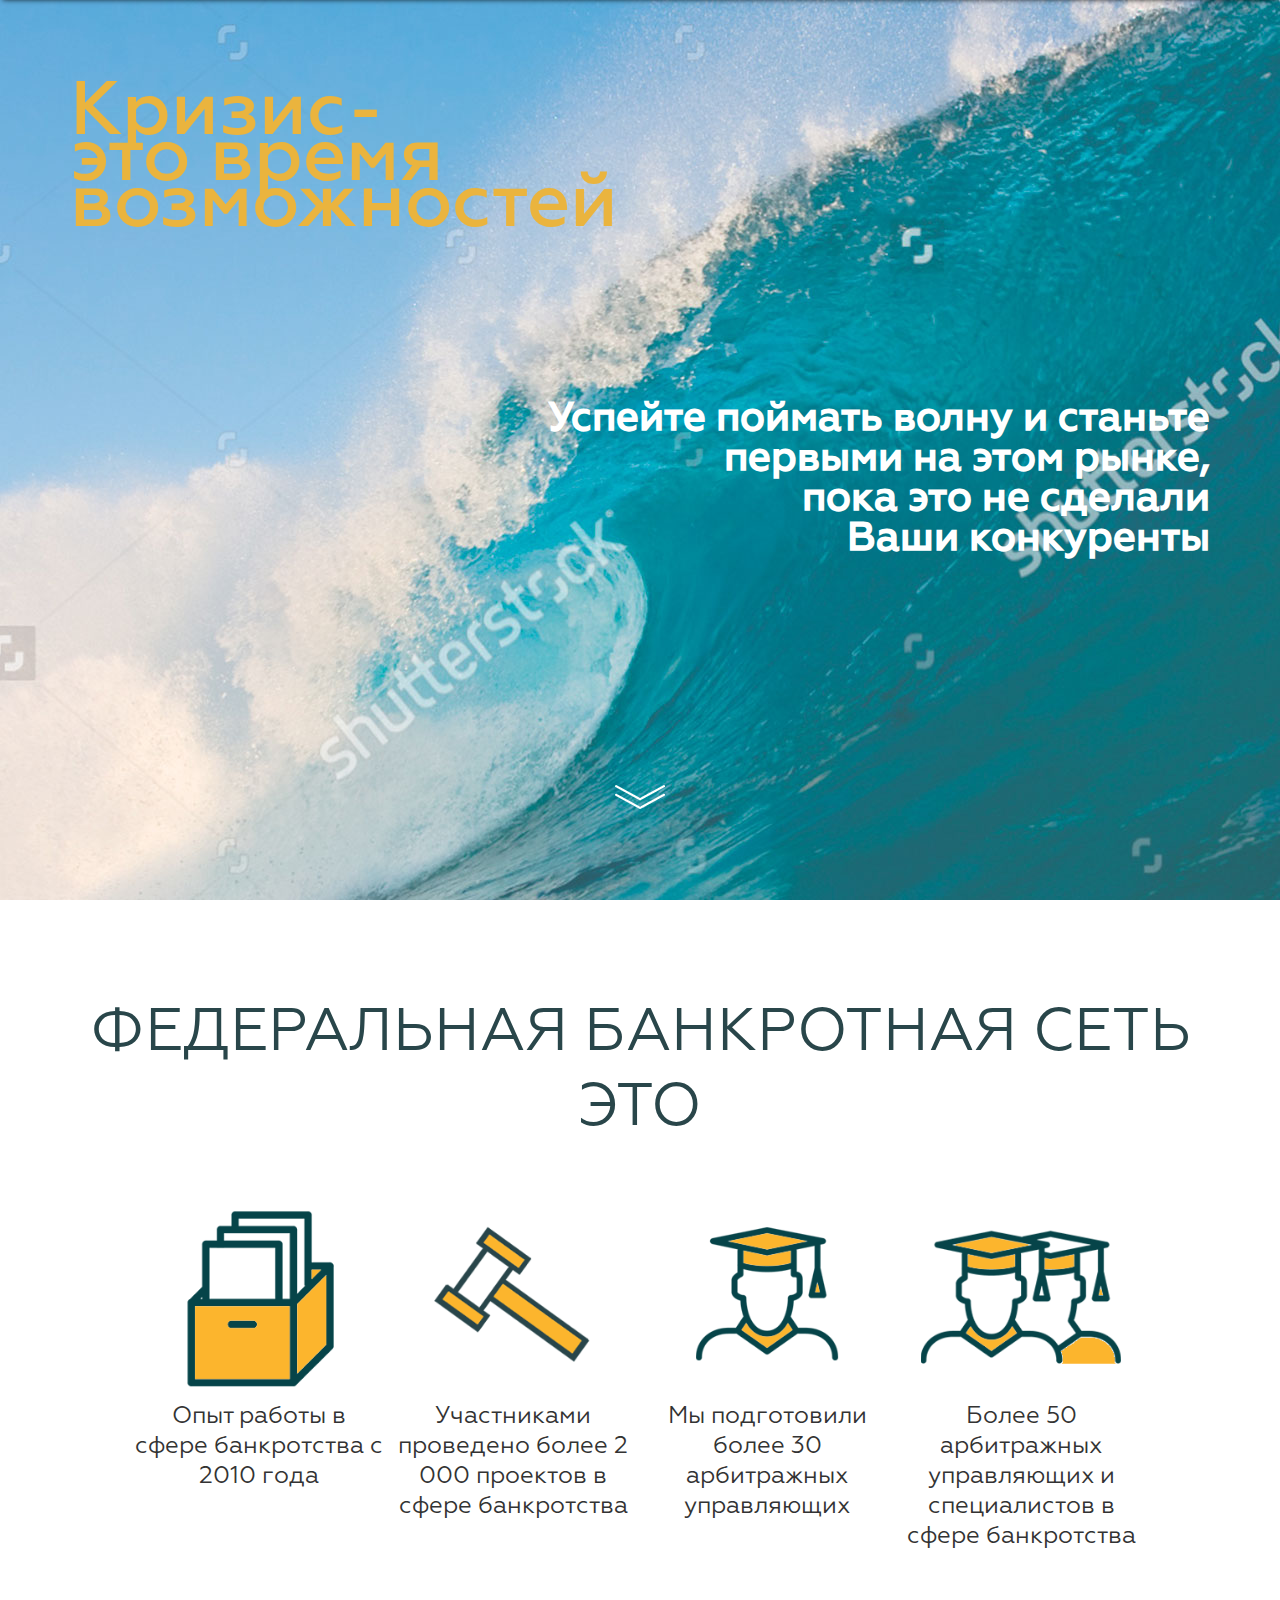
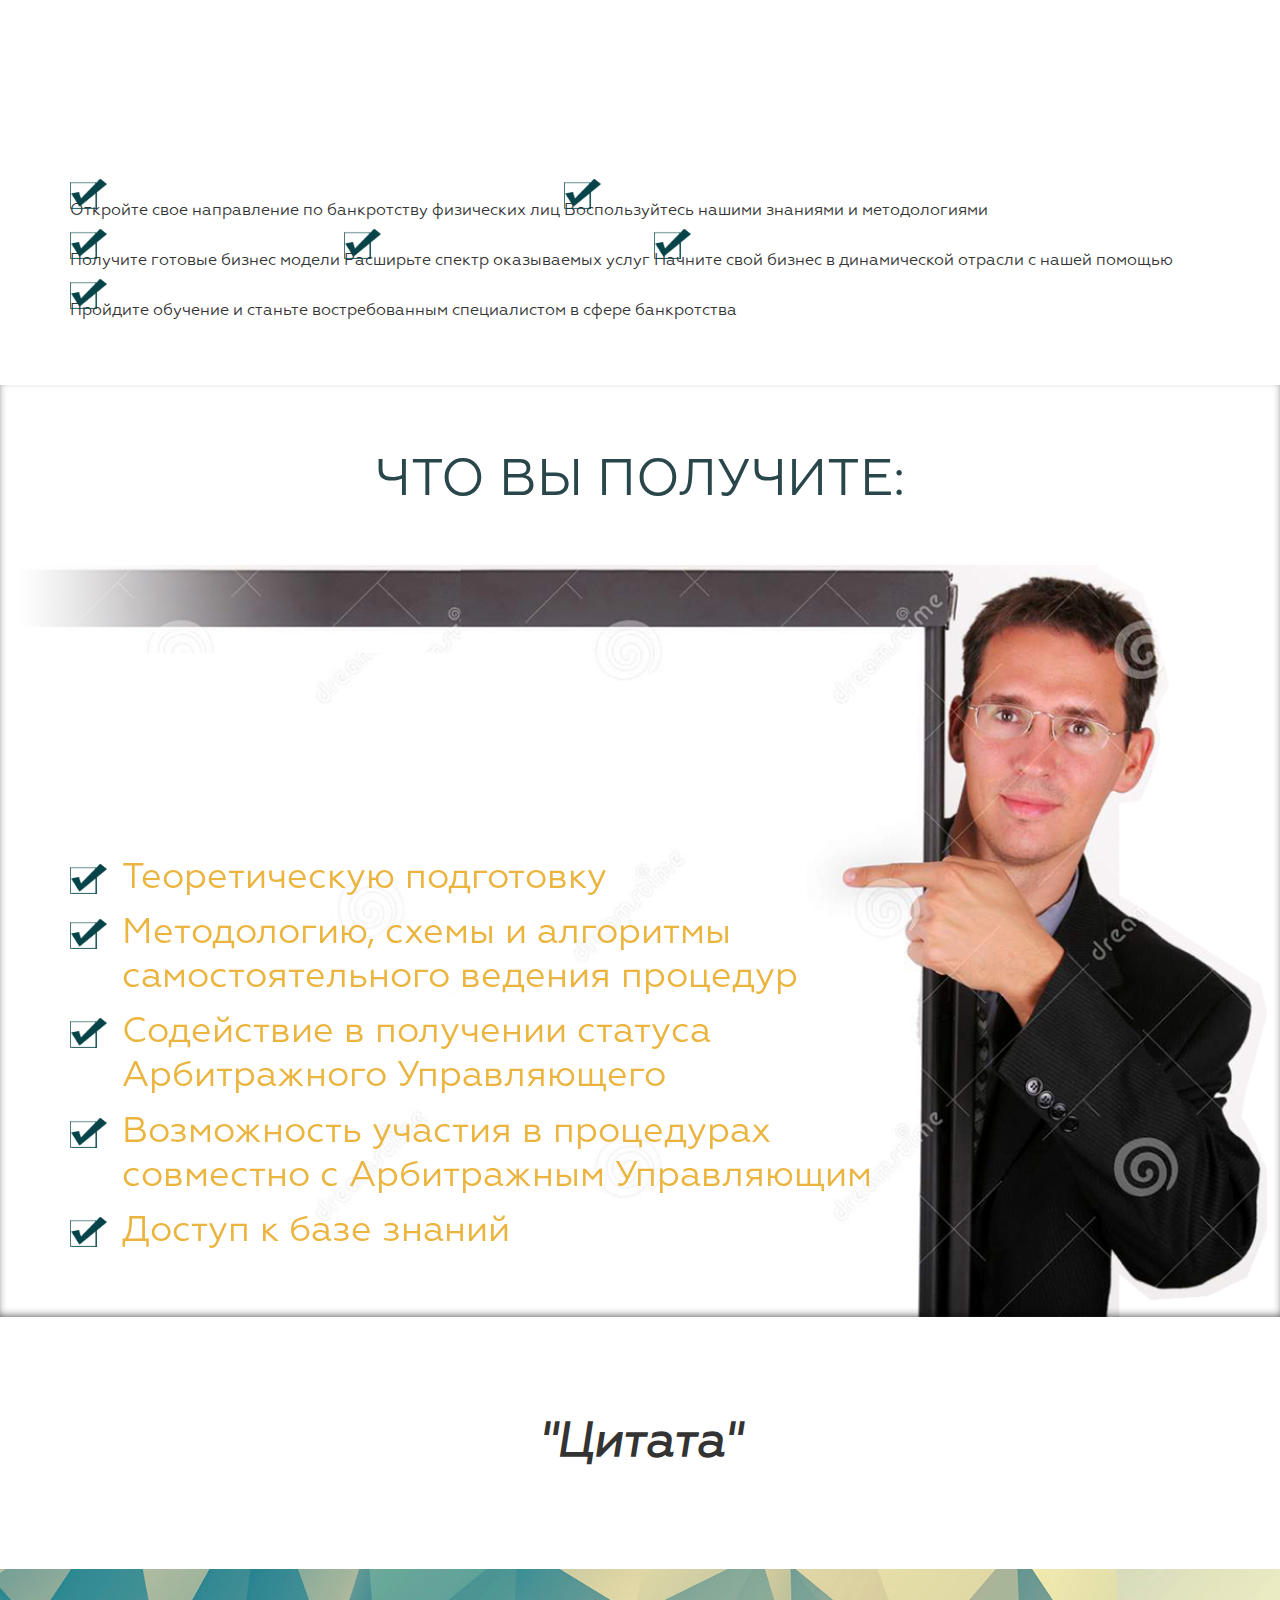
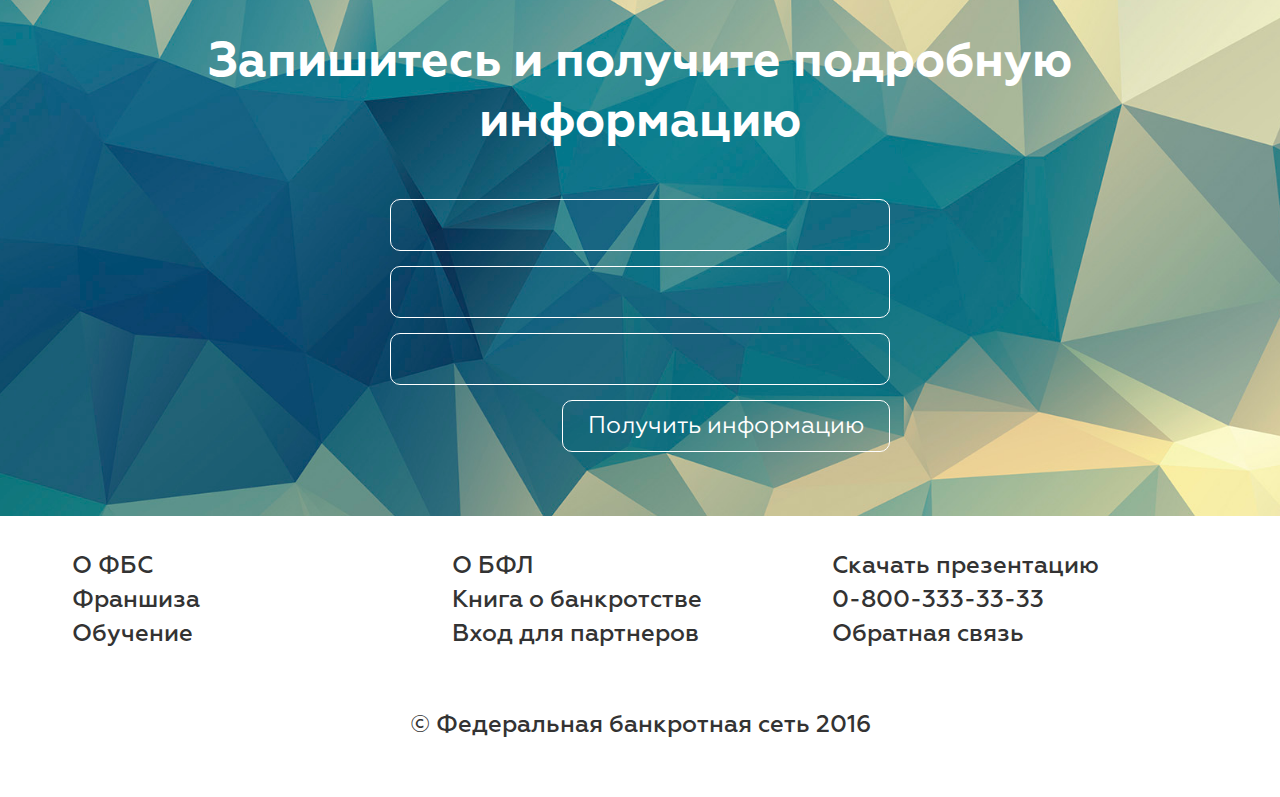
==== about-fbs.html @ 2632b897 "v 0.4" ====
<!DOCTYPE html>
<html lang="ru">
<head>
    <meta charset="UTF-8">
    <title>Федеральная банкротная сеть - с нами банкротство становится доступным для всех!</title>
    <meta name="viewport" content="width=device-width, initial-scale=1.0">
    <link rel="stylesheet" href="css/custom-styles.css"/>
</head>
<body>

<div class="header block-wrap">

    <div class="block-content">

        <a href="index.html" class="logo">ФБС</a>
        
        <nav>
            <ul>
                <li><a href="index.html">Главная</a></li>
                <li><a href="about-fbs.html">О ФБС</a></li>
                <li><a href="franchise.html">Франшиза</a></li>
                <li><a class="active" href="training.html">Обучение</a></li>
                <li><a href="contacts.html">Контакты</a></li>
            </ul>
        </nav>

        <div class="marker-menu"></div>

    </div>

</div>

<div class="block-top block-top-training">

    <div class="banner-top"></div>

    <div class="block-content">

        <h1 class="title">
            Кризис-<br>это время<br>возможностей
        </h1>

        <h2 class="text">
            Успейте поймать волну и станьте<br>первыми на этом рынке,<br>пока это не сделали<br>Ваши конкуренты
        </h2>

    </div>

    <div class="marker-scroll"></div>

</div>

<div class="for-scroll about-training block-wrap">

    <div class="block-content">

        <h3 class="title">
            ФЕДЕРАЛЬНАЯ БАНКРОТНАЯ СЕТЬ это
        </h3>

        <ul class="color-list">
            <li>
                <div class="icon icon-fbs"></div>
                <div class="text">
                    Опыт работы в
                    сфере банкротства
                    с 2010 года
                </div>
            </li>
            <li>
                <div class="icon icon-fbs"></div>
                <div class="text">
                    Участниками
                    проведено более
                    2 000 проектов
                    в сфере банкротства
                </div>
            </li>
            <li>
                <div class="icon icon-fbs"></div>
                <div class="text">
                    Мы подготовили
                    более 30
                    арбитражных
                    управляющих
                </div>
            </li>
            <li>
                <div class="icon icon-fbs"></div>
                <div class="text">
                    Более 50
                    арбитражных
                    управляющих и
                    специалистов в
                    сфере банкротства
                </div>
            </li>
        </ul>

    </div>

</div>

<div class="form-wrap get-program block-wrap" data-parallax="scroll" data-image-src="images/background-crisis.jpg">

    <div class="block-content">

        <h3 class="title">
            КРИЗИС - ЭТО ВРЕМЯ ВОЗМОЖНОСТЕЙ
        </h3>

        <ul>
            <li>
                <div class="icon-ok"></div>
                <div class="text">
                    Откройте свое направление по банкротству физических лиц
                </div>
            </li>
            <li>
                <div class="icon-ok"></div>
                <div class="text">
                    Воспользуйтесь нашими знаниями и методологиями
                </div>
            </li>
            <li>
                <div class="icon-ok"></div>
                <div class="text">
                    Получите готовые бизнес модели
                </div>
            </li>
            <li>
                <div class="icon-ok"></div>
                <div class="text">
                    Расширьте спектр оказываемых услуг
                </div>
            </li>
            <li>
                <div class="icon-ok"></div>
                <div class="text">
                    Начните свой бизнес в динамической отрасли с нашей помощью
                </div>
            </li>
            <li>
                <div class="icon-ok"></div>
                <div class="text">
                    Пройдите обучение и станьте востребованным специалистом в
                    сфере банкротства
                </div>
            </li>
        </ul>

    </div>

</div>

<div class="you-will-get block-wrap">

    <div class="block-content">

        <h3 class="title">
            ЧТО ВЫ ПОЛУЧИТЕ:
        </h3>

        <ul>
            <li>
                <div class="icon-ok"></div>
                <div class="text">
                    Теоретическую подготовку
                </div>
            </li>
            <li>
                <div class="icon-ok"></div>
                <div class="text">
                    Методологию, схемы и алгоритмы самостоятельного ведения процедур
                </div>
            </li>
            <li>
                <div class="icon-ok"></div>
                <div class="text">
                    Содействие в получении статуса Арбитражного Управляющего
                </div>
            </li>
            <li>
                <div class="icon-ok"></div>
                <div class="text">
                    Возможность участия в процедурах совместно с Арбитражным Управляющим
                </div>
            </li>
            <li>
                <div class="icon-ok"></div>
                <div class="text">
                    Доступ к базе знаний
                </div>
            </li>
        </ul>

        <div class="image-man-with-board"></div>

    </div>
    <div class="line-shadow"></div>

</div>

<div class="quote block-wrap">

    <div class="block-content">

        <h4 class="text">
            "Цитата"
        </h4>

    </div>

</div>

<div class="form-wrap get-detail block-wrap">

    <div class="block-content">

        <h3 class="title">
            Запишитесь и получите подробную информацию
        </h3>

        <form action="#">

            <label class="form-field-wrap"><input class="form-field" type="text" placeholder="Ваше имя" required/></label>

            <label class="form-field-wrap"><input class="form-field" type="text" placeholder="Ваш номер телефона" required/></label>

            <label class="form-field-wrap"><input class="form-field" type="text" placeholder="Ваш email" required/></label>

            <input class="form-submit" type="submit" value="Получить информацию"/>

        </form>

    </div>

</div>

<div class="footer block-wrap">

    <div class="block-content">

        <ul>
            <li><a href="about-fbs.html">О ФБС</a></li>
            <li><a href="franchise.html">Франшиза</a></li>
            <li><a href="training.html">Обучение</a></li>
        </ul>

        <ul>
            <li><a href="#">О БФЛ</a></li>
            <li><a href="#">Книга о банкротстве</a></li>
            <li><a href="#">Вход для партнеров</a></li>
        </ul>

        <ul>
            <li><a href="#">Скачать презентацию</a></li>
            <li class="phone-number">0-800-333-33-33</li>
            <li><a href="#">Обратная связь</a></li>
        </ul>

        <div class="copyrights">
            © Федеральная банкротная сеть 2016
        </div>

    </div>

</div>


<script src="js/jquery-2.1.4.min.js"></script>
<script src="js/parallax.min.js"></script>
<script src="js/custom-scripts.js"></script>
</body>
</html>
---- css/custom-styles.css ----
@font-face {font-family: "Geometria";src: url("../fonts/Geometria.otf");}
@font-face {font-family: "Geometria Bold";src: url("../fonts/Geometria-Bold.otf");}
@font-face {font-family: "Geometria Italic";src: url("../fonts/Geometria-Italic.otf");}
@font-face {font-family: "Geometria Medium";src: url("../fonts/Geometria-Medium.otf");}
@font-face {font-family: "Geometria Medium Italic";src: url("../fonts/Geometria-MediumItalic.otf");}
@font-face {font-family: "Geometria Light";src: url("../fonts/Geometria-Light.otf");}

* {
    margin: 0;
    padding: 0;
    font-size: 16px;
    -webkit-box-sizing: border-box;
    -moz-box-sizing: border-box;
    box-sizing: border-box;
    font-family: "Geometria", sans-serif;
    color: #333333;
}

a, a:hover, a:active {
    outline: none;
    border: none;
}
ul li {
     display: inline-block;
}
.block-content {
    width: 100%;
    max-width: 1140px;
    margin: 0 auto;
}
.title {
    font-size: 60px;
    color: #29464a;
    text-align: center;
    text-transform: uppercase;
    font-weight: 100;
}
html {
    width: 100%;
    height: 100%;
}
body {
    width: 100%;
    height: 100%;
    background: #ffffff;
}

.block-wrap {
    width: 100%;
    padding: 7.5% 0;
}

/*         header         */
.header {
    background: rgba(255, 255, 255, 0.9);
    height: 60px;
    position: fixed;
    top: -60px;
    left: 0;
    z-index: 1;
    -webkit-box-shadow: 0 3px 5px -3px rgba(0,0,0,0.75);
    -moz-box-shadow: 0 3px 5px -3px rgba(0,0,0,0.75);
    box-shadow: 0 3px 5px -3px rgba(0,0,0,0.75);
    padding: 0;
}
.logo {
    font-family: "Geometria Bold", sans-serif;
    font-size: 48px;
    color: #eab43e;
    line-height: 60px;
    text-decoration: none;
}
nav {
    float: right;
}
nav ul li {
    margin-right: 15px;
}
nav ul li:last-child {
    margin-right: 0;
}
nav ul li a {
    font-family: "Geometria Medium", sans-serif;
    font-size: 22px;
    color: #333333;
    line-height: 60px;
}
nav ul li .active {
    text-decoration: none;
}
nav ul li a:hover {
    text-decoration: none;
}
/*     the end of the header     */

/*       main page      */
.block-top {
    width: 100%;
    height: 100%;
    position: relative;
}
.banner-top {
    width: 100%;
    height: 100%;
    background: url('../images/top-banner.jpg') no-repeat center;
    background-size: cover;
}
.block-top .block-content {
    position: absolute;
    top: 10%;
    left: 0;
    right: 0;
    margin: auto;
}
.block-top .title {
    font-family: "Geometria Medium", sans-serif;
    font-size: 76px;
    color: #eab43e;
    line-height: 46px;
    text-align: left;
    text-transform: none;
}
.block-top .text {
    font-family: "Geometria Medium", sans-serif;
    font-size: 40px;
    color: #ffffff;
    line-height: 40px;
    text-align: right;
    margin-top: 15%;
}
.marker-scroll {
    position: absolute;
    bottom: 10%;
    left: 0;
    right: 0;
    margin: auto;
    width: 52px;
    height: 26px;
    background: url('../images/scroll.png') no-repeat;
    background-size: cover;
    cursor: pointer;
    -webkit-transition: 1s;
    -moz-transition: 1s;
    -ms-transition: 1s;
    -o-transition: 1s;
    transition: 1s;
}
.marker-scroll:hover {
    -webkit-transform: translateY(10px);
    -moz-transform: translateY(10px);
    -ms-transform: translateY(10px);
    -o-transform: translateY(10px);
    transform: translateY(10px);
}

.our-services {
    padding: 0;
    -webkit-box-shadow: inset 0 -4px 6px -3px rgba(0,0,0,0.75);
    -moz-box-shadow: inset 0 -4px 6px -3px rgba(0,0,0,0.75);
    box-shadow: inset 0 -4px 6px -3px rgba(0,0,0,0.75);
}
.our-services .block-content {
    position: relative;
}
.color-list {
    text-align: center;
    margin-top: 5%;
}
.color-list li {
    width: 250px;
    vertical-align: top;
}
.icon {
    width: 80%;
    height: 190px;
    margin: 0 auto 3%;
}
.color-list li:nth-child(1) .icon-needs {background: url('../images/sprite-color.png') no-repeat -0.25% center;background-size: cover;}
.color-list li:nth-child(2) .icon-needs {background: url('../images/sprite-color.png') no-repeat 8.25% center;background-size: cover;}
.color-list li:nth-child(3) .icon-needs {background: url('../images/sprite-color.png') no-repeat 17% center;background-size: cover;}
.color-list li:nth-child(4) .icon-needs {background: url('../images/sprite-color.png') no-repeat 26% center;background-size: cover;}
.color-list li .text {
    font-size: 24px;
}
.image-girl {
    width: 50%;
    padding-top: 65%;
    position: absolute;
    bottom: 0;
    left: -10%;
    background: url('../images/girl.png') no-repeat;
    background-size: cover;
    z-index: -1;
}
.services-accordion {
    margin-top: 15%;
    text-align: right;
    height: 600px;
}
.services-accordion li {
    position: relative;
    width: 75%;
    text-align: left;
    margin-bottom: 25px;
    z-index: 1;
}
.services-accordion li:nth-child(2) {width: 67.5%;}
.services-accordion li:nth-child(3) {width: 60%;}
.services-accordion .item-header .text {
    display: inline-block;
    font-size: 40px;
    color: #eab43e;
    line-height: 40px;
    cursor: pointer;
    width: 90%;
    vertical-align: top;
}
.services-accordion .item-header .marker-accordion {
    display: inline-block;
    width: 40px;
    height: 40px;
    vertical-align: top;
    cursor: pointer;
    margin-right: 10px;
    -webkit-transition: 0.6s;
    -moz-transition: 0.6s;
    -ms-transition: 0.6s;
    -o-transition: 0.6s;
    transition: 0.6s;
    background: url('../images/marker-accordion.png') no-repeat center;
    background-size: cover;
}
.active .marker-accordion {
    -webkit-transform: rotate(45deg);
    -moz-transform: rotate(45deg);
    -ms-transform: rotate(45deg);
    -o-transform: rotate(45deg);
    transform: rotate(45deg);
}
.services-accordion .item-content {
    display: none;
    padding-left: 6%;
    font-size: 22px;
    margin-top: 20px;
}

.for-whom ul {
    text-align: center;
    margin-top: 5%;
}
.for-whom ul li {
    width: 45%;
    margin: 5% 2% 0;
    vertical-align: top;
}
.for-whom ul li:nth-child(1), .for-whom ul li:nth-child(2) {
    margin-top: 0;
}
.icon-for-whom {
    width: 50%;
    height: 200px;
    margin: 0 auto;
}
.for-whom ul li:nth-child(1) .icon-for-whom {background: url('../images/sprite-black&white.png') no-repeat -0.7% center;background-size: cover;}
.for-whom ul li:nth-child(2) .icon-for-whom {background: url('../images/sprite-black&white.png') no-repeat 33.5% center;background-size: cover;}
.for-whom ul li:nth-child(3) .icon-for-whom {background: url('../images/sprite-black&white.png') no-repeat 8.75% center;background-size: cover;}
.for-whom ul li:nth-child(4) .icon-for-whom {background: url('../images/sprite-black&white.png') no-repeat 25.5% center;background-size: cover;}
.for-whom .text {
    width: 95%;
    font-size: 32px;
    line-height: 32px;
    margin: 2.5% auto 0;
}
.offer {
    background: #06406e;
}
.offer .text {
    color: #ffffff;
    font-size: 44px;
    line-height: 50px;
    text-align: center;
}

.selling-info {
    padding: 0;
}
.selling-info .block-content {
    position: relative;
    padding: 5% 0;
}
.selling-info .text, .selling-info .selected-text {
    font-size: 24px;
    width: 45%;
    position: relative;
    z-index: 1;
    line-height: 36px;
    text-align: justify;
    text-indent: 3%;
}
.selling-info .selected-text {
    font-family: "Geometria Medium Italic", sans-serif;
    margin-top: 10px;
}
.image-poor-man {
    position: absolute;
    bottom: 0;
    right: -20%;
    width: 70%;
    height: 100%;
    background: url('../images/poor-man.png');
    background-size: cover;
}

.form-wrap {
    padding: 5% 0;
}
.get-offer, .get-detail {
    background: url('../images/background-form.jpg') no-repeat center;
    background-size: cover;
}
.form-wrap .title {
    font-family: "Geometria Bold", sans-serif;
    font-size: 48px;
    color: #ffffff;
    text-align: center;
    text-transform: none;
}
.form-wrap form {
    width: 500px;
    margin: 4% auto 0;
    text-align: right;
}
.form-field-wrap {
    display: block;
    width: 100%;
    margin: 3% 0;
}
.form-field {
    width: 100%;
    font-size: 24px;
    padding: 2% 0 2% 5%;
    background: transparent;
    border: 1px solid #ffffff;
    -webkit-border-radius: 10px;
    -moz-border-radius: 10px;
    border-radius: 10px;
    color: #ffffff;
}
.form-field, .form-field:hover, .form-field:active, .form-field:focus {
    outline: none;
    -moz-box-shadow: none;
    -webkit-box-shadow: none;
    box-shadow: none;
}
.form-field::-webkit-input-placeholder {font-family: "Geometria Light", sans-serif;color: transparent;font-size: 24px;}
.form-field::-moz-placeholder {font-family: "Geometria Light", sans-serif;color: transparent;font-size: 24px;}
.form-field:-moz-placeholder {font-family: "Geometria Light", sans-serif;color: transparent;font-size: 24px;}
.form-field:-ms-input-placeholder {font-family: "Geometria Light", sans-serif;color: transparent;font-size: 24px;}
.form-field:hover::-webkit-input-placeholder {color: #ffffff;}
.form-field:hover::-moz-placeholder {color: #ffffff;}
.form-field:hover:-moz-placeholder {color: #ffffff;}
.form-field:hover:-ms-input-placeholder {color: #ffffff;}
.form-field:focus::-webkit-input-placeholder {color: transparent}
.form-field:focus::-moz-placeholder {color: transparent}
.form-field:focus:-moz-placeholder {color: transparent}
.form-field:focus:-ms-input-placeholder {color: transparent}
.form-submit {
    font-size: 24px;
    padding: 2% 5%;
    background: transparent;
    border: 1px solid #ffffff;
    -webkit-border-radius: 10px;
    -moz-border-radius: 10px;
    border-radius: 10px;
    color: #ffffff;
    cursor: pointer;
}
.form-submit:hover {
    color: #333333;
    background: rgba(255, 255, 255, 0.5);
}
.form-submit:active {
    color: #333333;
    background: rgba(255, 255, 255, 0.75);
    outline: none;
}
/*     the end of the main page    */

/*    contacts page    */
.contacts ul li {
    display: block;
    margin-top: 5%;
}
.icon-contacts {
    display: inline-block;
    width: 100px;
    height: 100px;
    vertical-align: middle;
    background: url('../images/sprite-black&white.png') no-repeat 60.75% center;
    background-size: cover;
    margin-right: 1%;
}
.contacts ul li:nth-child(2) .icon-contacts {background: url('../images/sprite-black&white.png') no-repeat 93.65% center; background-size: cover;}
.contacts ul li:nth-child(3) .icon-contacts {background: url('../images/sprite-black&white.png') no-repeat 101.25% center; background-size: cover;}
.contacts .text {
    display: inline-block;
    font-size: 36px;
    line-height: 36px;
    vertical-align: middle;
}
/*  the end of the contacts page   */

/*    about-fbs page    */
.color-list li:nth-child(1) .icon-fbs {background: url('../images/sprite-color.png') no-repeat 35.4% center;background-size: cover;}
.color-list li:nth-child(2) .icon-fbs {background: url('../images/sprite-color.png') no-repeat 44.25% center;background-size: cover;}
.color-list li:nth-child(3) .icon-fbs {background: url('../images/sprite-color.png') no-repeat 17% center;background-size: cover;}
.color-list li:nth-child(4) .icon-fbs {background: url('../images/sprite-color.png') no-repeat 63.1% center;background-size: cover;}
/*  the end of the about-fbs page   */

/*    training page    */
.block-top-training .title {
    width: 80%;
}
.icon-training {
    width: 80%;
    height: 190px;
    margin: 0 auto 3%;
}
.color-list li:nth-child(1) .icon-training {background: url('../images/sprite-color.png') no-repeat 73.25% center;background-size: cover;}
.color-list li:nth-child(2) .icon-training {background: url('../images/sprite-color.png') no-repeat 82.5% center;background-size: cover;}
.color-list li:nth-child(3) .icon-training {background: url('../images/sprite-color.png') no-repeat 53.15% center;background-size: cover;}
.color-list li:nth-child(4) .icon-training {background: url('../images/sprite-color.png') no-repeat 99.55% center;background-size: cover;}
.you-will-get {
    padding: 0;
    -webkit-box-shadow: inset 0 -3px 10px -3px rgba(0,0,0,0.75);
    -moz-box-shadow: inset 0 -3px 10px -3px rgba(0,0,0,0.75);
    box-shadow: inset 0 -3px 10px -3px rgba(0,0,0,0.75);
}
.you-will-get .block-content {
    position: relative;
    padding: 5% 0;
}
.image-man-with-board {
    position: absolute;
    left: -5%;
    bottom: 0;
    background: url('../images/man-with-board.png') no-repeat center;
    background-size: cover;
    width: 110%;
    padding-top: 66%;
    z-index: -1;
}
.you-will-get .title, .you-will-get ul {
    position: relative;
    z-index: 1;
}
.you-will-get .title {
    font-size: 52px;
}
.you-will-get ul {
    margin-top: 30%;
}
.you-will-get ul li {
    display: block;
    margin-top: 1%;
}
.icon-ok {
    position: relative;
    display: inline-block;
    width: 37px;
    padding-top: 30px;
    vertical-align: top;
    background: url('../images/marker-ok.png') no-repeat center;
    background-size: cover;
    bottom: -8px;
    margin-right: 1%;
}
.you-will-get .text {
    display: inline-block;
    font-size: 36px;
    line-height: 44px;
    vertical-align: top;
    color: #eab43e;
    width: 70%;
}
.quote .text {
    font-family: "Geometria Italic", sans-serif;
    font-size: 48px;
    text-align: center;
}
/*  the end of the training page   */

/*    franchise page    */

/*  the end of the franchise page   */

/*    footer    */
.footer {
    padding: 2.5% 0 0;
    text-align: center;
}
.footer ul {
    display: inline-block;
    width: 33%;
    vertical-align: top;
    text-align: left;
}
.footer ul li {
    margin: 1% 0;
}
.footer ul li, .footer ul li a {
    display: block;
    font-family: "Geometria Medium", sans-serif;
    font-size: 24px;
    text-decoration: none;
}
.footer ul li a:hover {
    text-decoration: underline;
}
.copyrights {
    width: 100%;
    font-family: "Geometria Medium", sans-serif;
    font-size: 24px;
    text-align: center;
    padding: 5% 0;
}
/*    the end of the footer    */
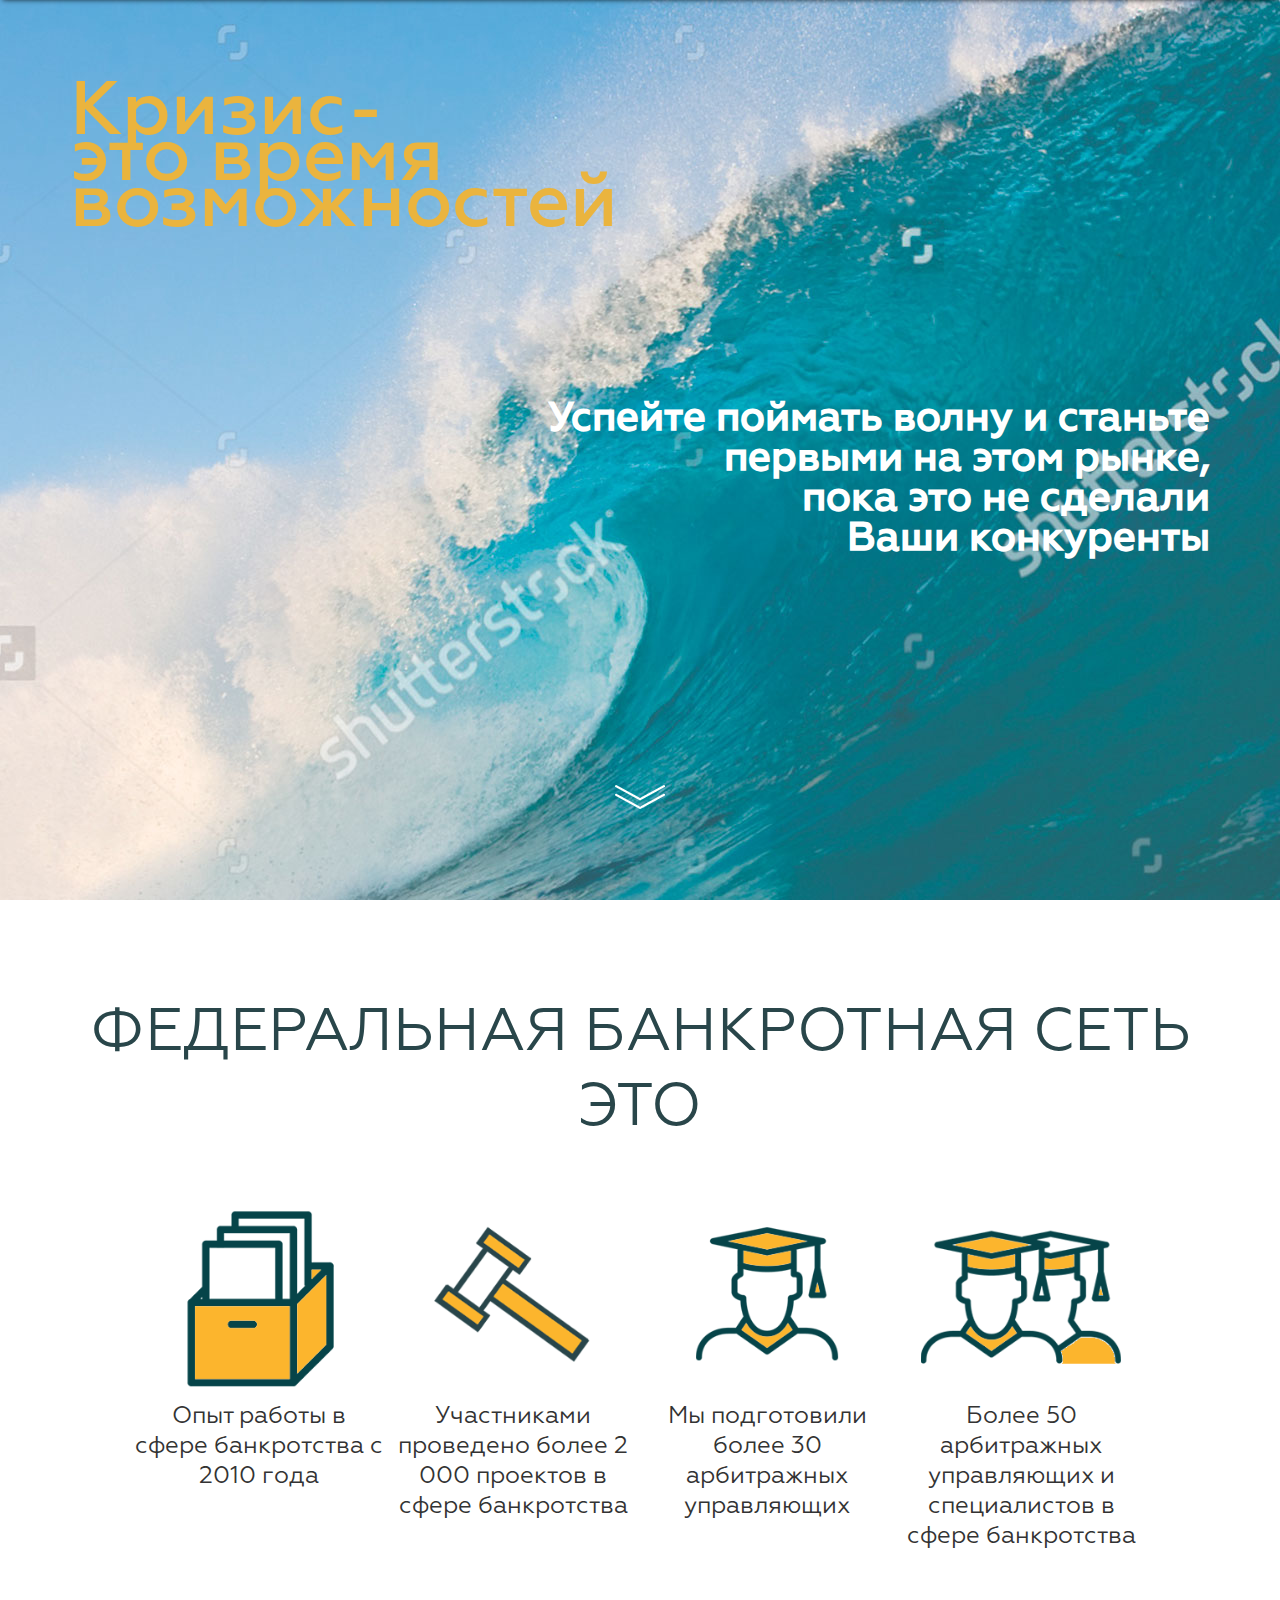
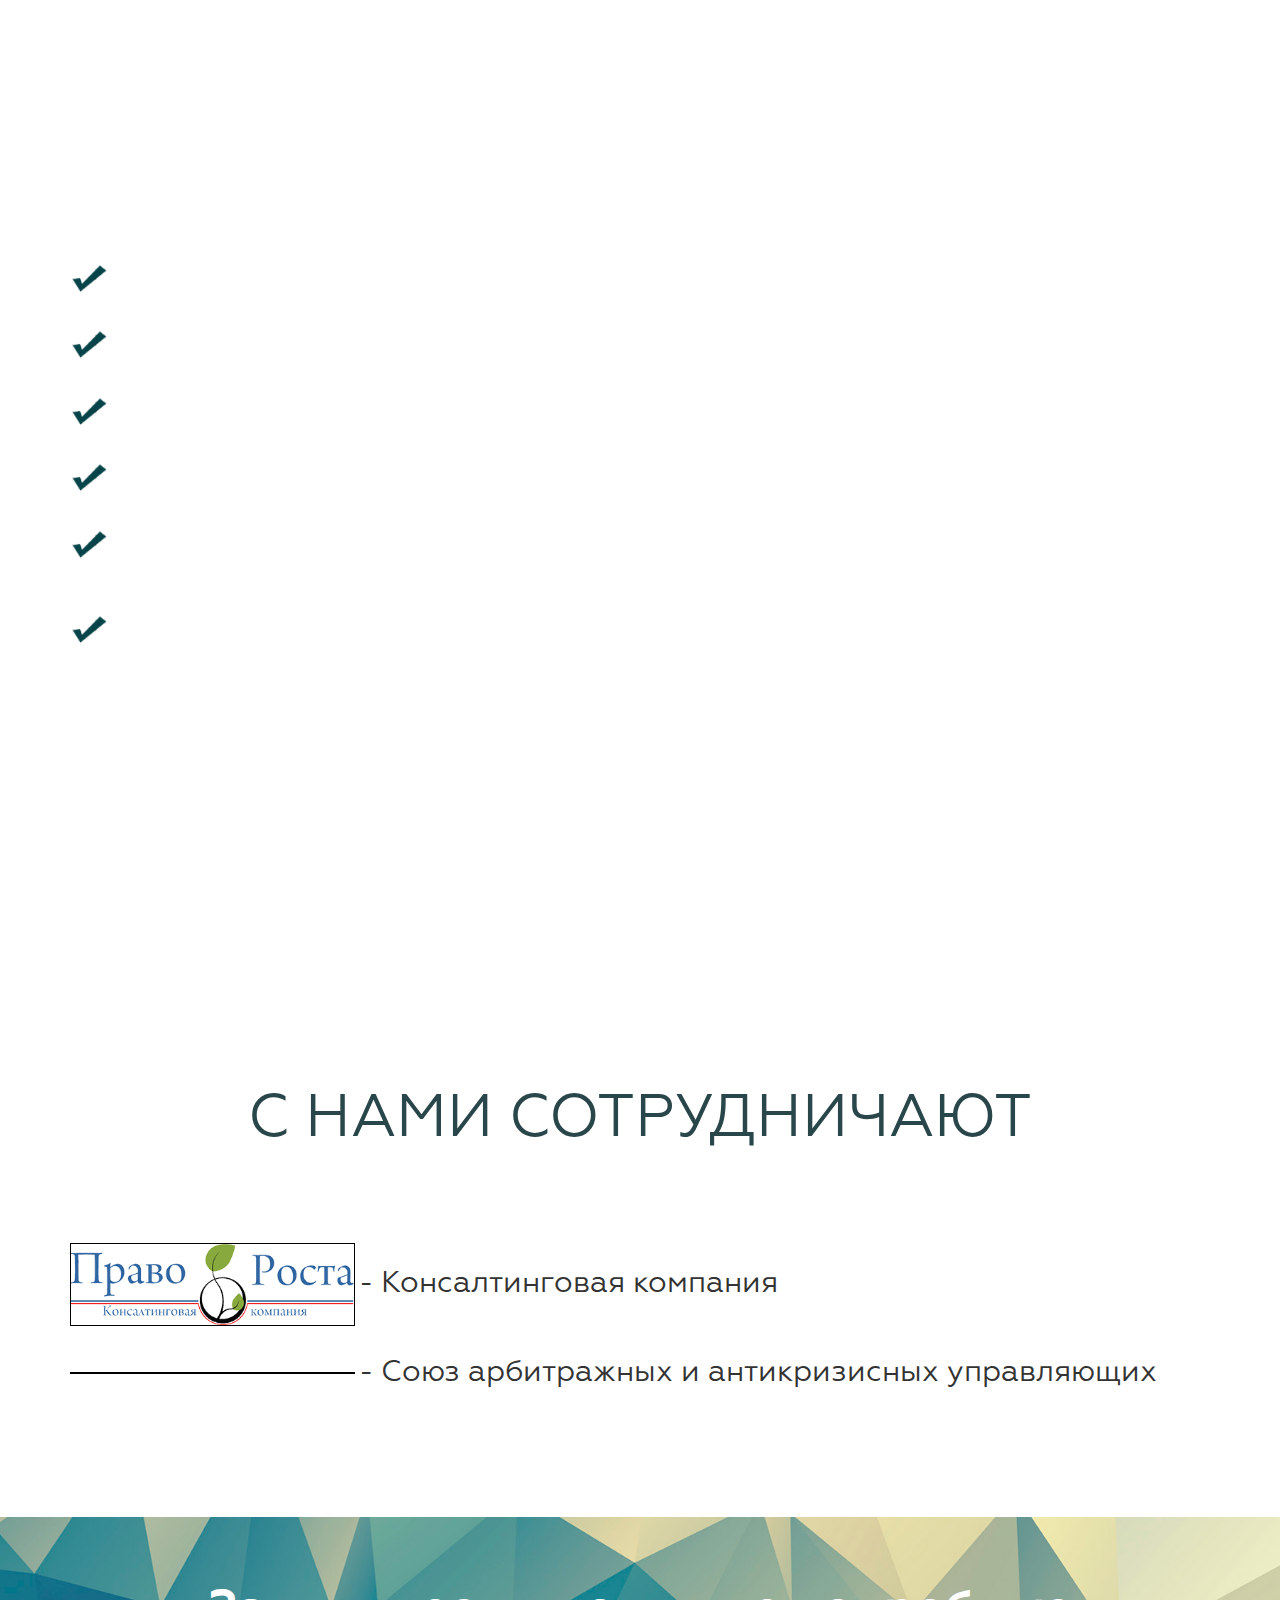
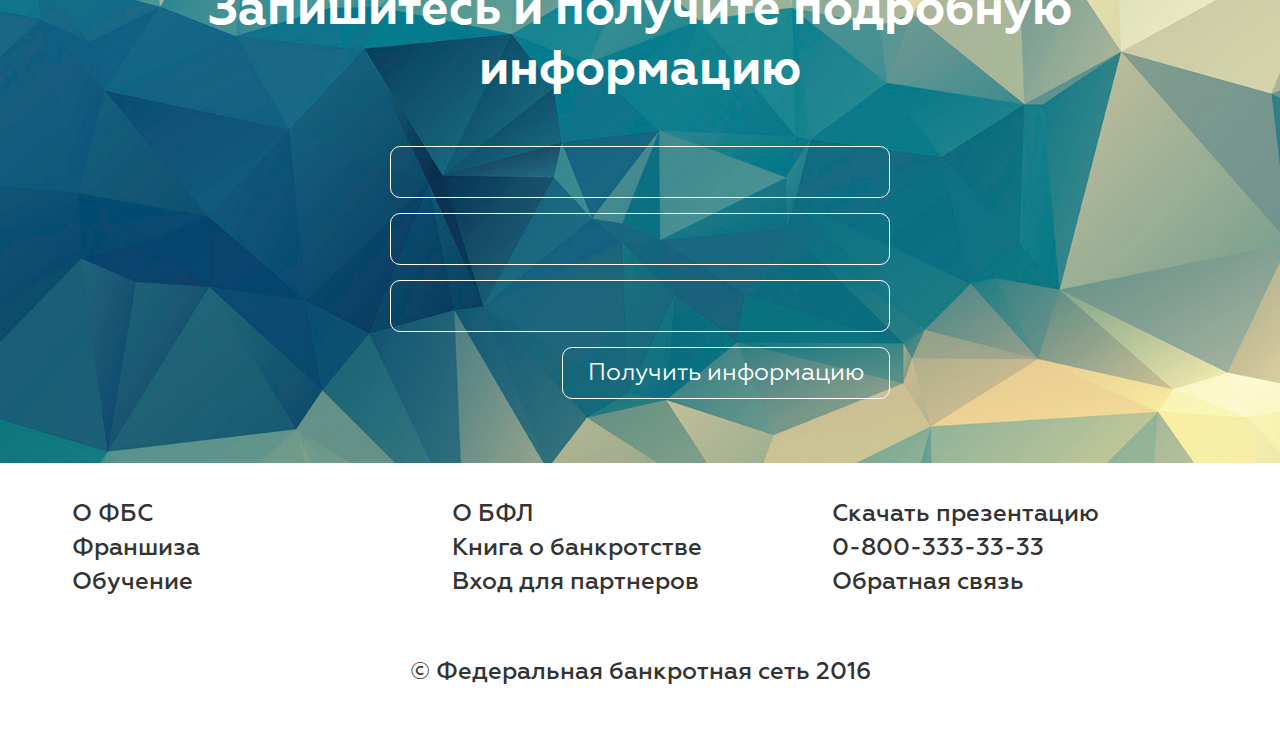
==== commit b165a49e: "v 0.5" ====
--- a/about-fbs.html
+++ b/about-fbs.html
@@ -50,7 +50,7 @@
 
 </div>
 
-<div class="for-scroll about-training block-wrap">
+<div class="for-scroll about-fps block-wrap">
 
     <div class="block-content">
 
@@ -101,7 +101,7 @@
 
 </div>
 
-<div class="form-wrap get-program block-wrap" data-parallax="scroll" data-image-src="images/background-crisis.jpg">
+<div class="crisis block-wrap" data-parallax="scroll" data-image-src="images/background-crisis.jpg">
 
     <div class="block-content">
 
@@ -149,65 +149,39 @@
             </li>
         </ul>
 
-    </div>
-
-</div>
-
-<div class="you-will-get block-wrap">
-
-    <div class="block-content">
-
-        <h3 class="title">
-            ЧТО ВЫ ПОЛУЧИТЕ:
-        </h3>
-
-        <ul>
-            <li>
-                <div class="icon-ok"></div>
-                <div class="text">
-                    Теоретическую подготовку
-                </div>
-            </li>
-            <li>
-                <div class="icon-ok"></div>
-                <div class="text">
-                    Методологию, схемы и алгоритмы самостоятельного ведения процедур
-                </div>
-            </li>
-            <li>
-                <div class="icon-ok"></div>
-                <div class="text">
-                    Содействие в получении статуса Арбитражного Управляющего
-                </div>
-            </li>
-            <li>
-                <div class="icon-ok"></div>
-                <div class="text">
-                    Возможность участия в процедурах совместно с Арбитражным Управляющим
-                </div>
-            </li>
-            <li>
-                <div class="icon-ok"></div>
-                <div class="text">
-                    Доступ к базе знаний
-                </div>
-            </li>
-        </ul>
-
-        <div class="image-man-with-board"></div>
-
-    </div>
-    <div class="line-shadow"></div>
-
-</div>
-
-<div class="quote block-wrap">
-
-    <div class="block-content">
-
-        <h4 class="text">
-            "Цитата"
-        </h4>
+        <div class="text">
+            “Мы достигли значительных успехов
+            и видим перспективы развития в новых условиях,
+            которые предоставляет рынок банкротства”
+        </div>
+
+    </div>
+
+</div>
+
+<div class="partners block-wrap">
+
+    <div class="block-content">
+
+        <h3 class="title">
+            С НАМИ СОТРУДНИЧАЮТ
+        </h3>
+
+        <ul>
+            <li>
+                <div class="logo-partner logo-pr"></div>
+                <div class="text">
+                    -    Консалтинговая компания
+                </div>
+            </li>
+            <li>
+                <div class="logo-partner logo-sa"></div>
+                <div class="text">
+                    -    Союз арбитражных и антикризисных управляющих
+                </div>
+            </li>
+
+        </ul>
 
     </div>
 
--- a/css/custom-styles.css
+++ b/css/custom-styles.css
@@ -415,6 +415,67 @@
 .color-list li:nth-child(2) .icon-fbs {background: url('../images/sprite-color.png') no-repeat 44.25% center;background-size: cover;}
 .color-list li:nth-child(3) .icon-fbs {background: url('../images/sprite-color.png') no-repeat 17% center;background-size: cover;}
 .color-list li:nth-child(4) .icon-fbs {background: url('../images/sprite-color.png') no-repeat 63.1% center;background-size: cover;}
+.crisis .title {
+    font-family: "Geometria Medium", sans-serif;
+    font-size: 48px;
+    color: #ffffff;
+    text-align: center;
+}
+.crisis ul {
+    margin-top: 5%;
+}
+.crisis .icon-ok {
+    background: url('../images/sprite-ok.png') no-repeat right center;
+    background-size: cover;
+    vertical-align: middle;
+    bottom: 0;
+}
+.crisis ul li {
+    width: 100%;
+    margin-bottom: 2.5%;
+}
+.crisis ul li .text {
+    display: inline-block;
+    width: 95%;
+    font-size: 30px;
+    color: #ffffff;
+    vertical-align: middle;
+}
+.crisis .block-content>.text {
+    font-family: "Geometria Medium Italic", sans-serif;
+    font-size: 44px;
+    color: #ffffff;
+    text-align: center;
+    margin-top: 2.5%;
+}
+.partners ul {
+    margin-top: 7.5%;
+    width: 100%;
+}
+.partners ul li {
+    width: 100%;
+    margin-bottom: 2.5%;
+}
+.partners .text {
+    display: inline-block;
+    vertical-align: middle;
+    font-size: 30px;
+}
+.partners .logo-partner {
+    display: inline-block;
+    vertical-align: middle;
+    width: 25%;
+    border: 1px solid black;
+}
+.partners .logo-pr {
+    padding-top: 7.125%;
+    background: url('../images/logo-pr.png') no-repeat right center;
+    background-size: cover;
+}
+.partners .logo-sa {
+    background: url('../images/logo-sa.png') no-repeat right center;
+    background-size: cover;
+}
 /*  the end of the about-fbs page   */
 
 /*    training page    */
@@ -470,7 +531,7 @@
     width: 37px;
     padding-top: 30px;
     vertical-align: top;
-    background: url('../images/marker-ok.png') no-repeat center;
+    background: url('../images/sprite-ok.png') no-repeat left center;
     background-size: cover;
     bottom: -8px;
     margin-right: 1%;
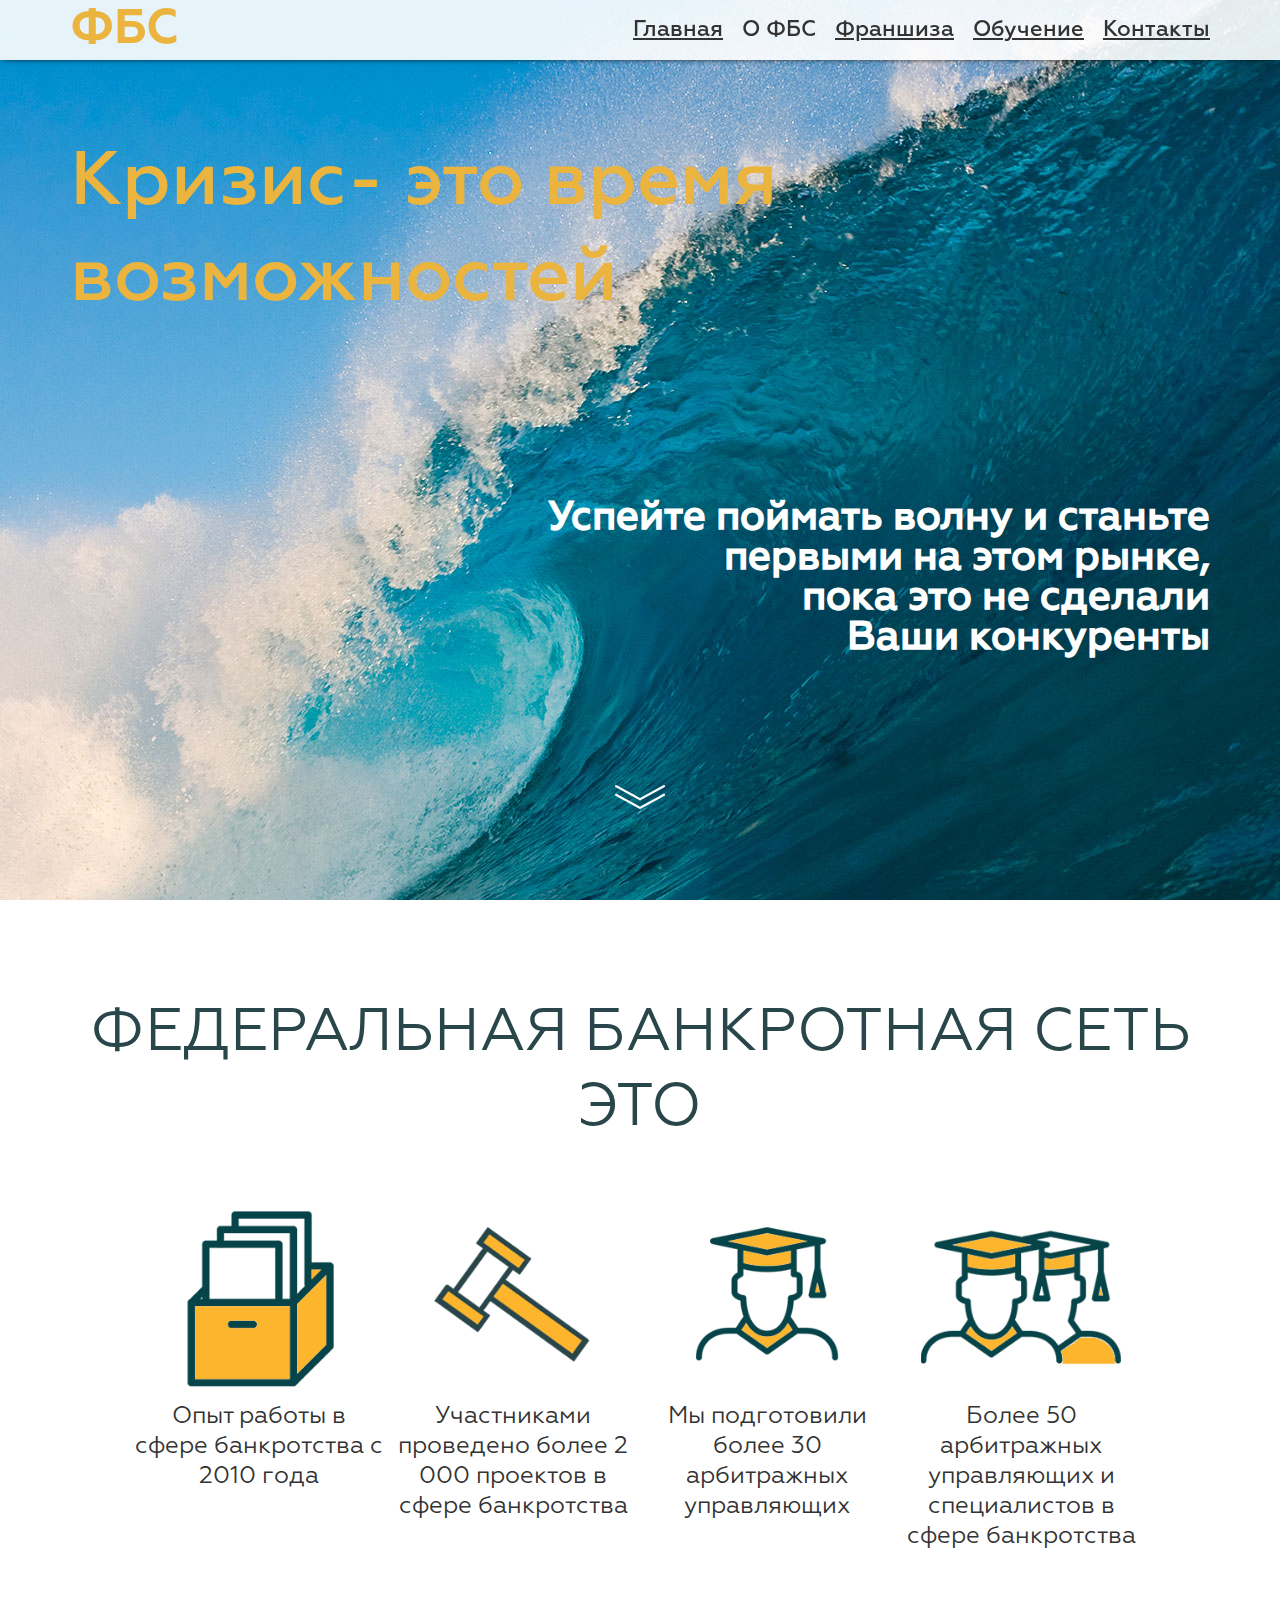
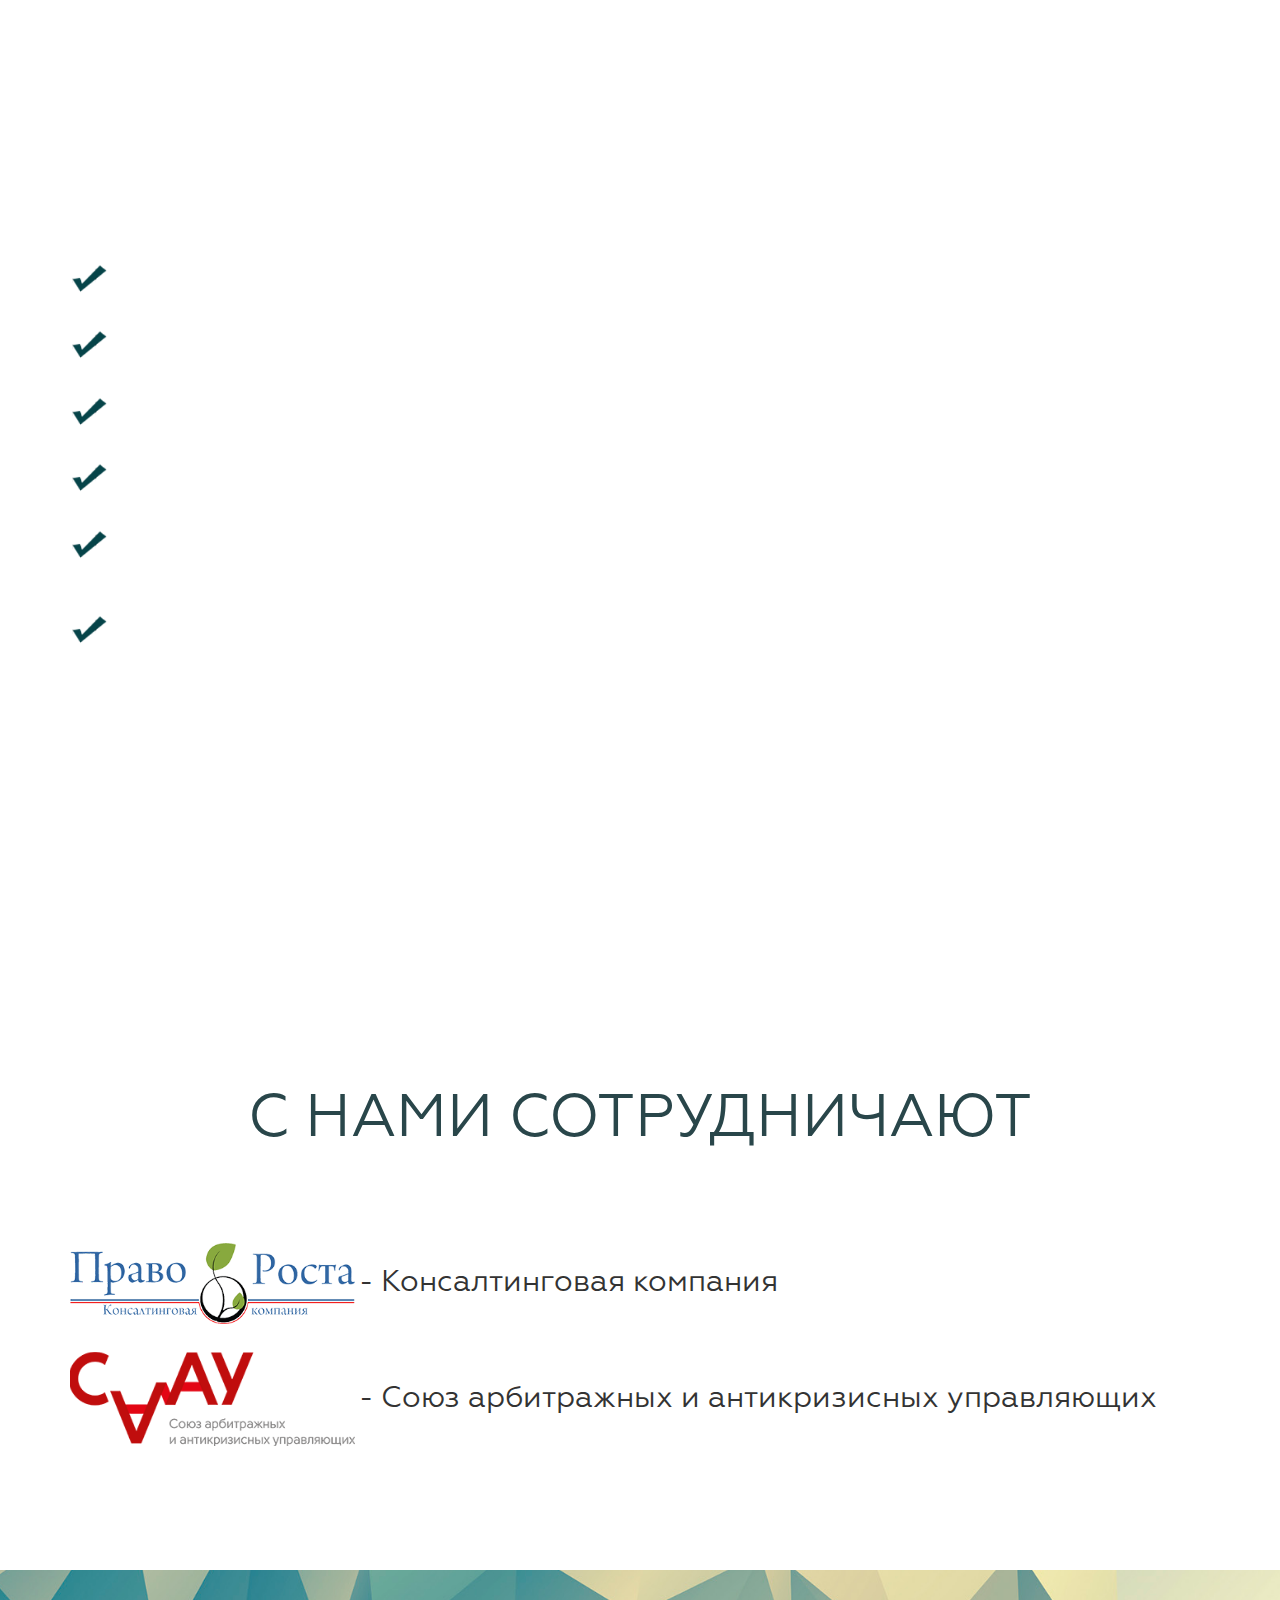
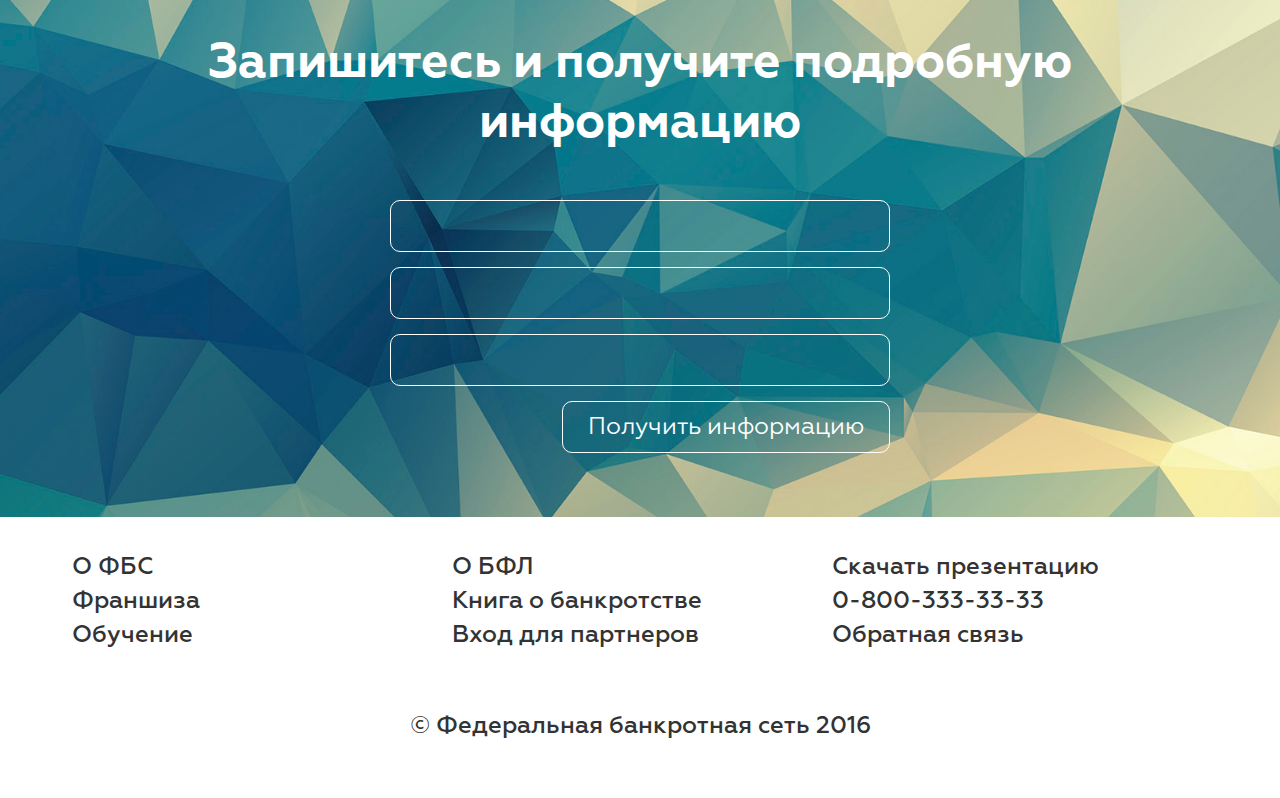
==== commit 03b1a6b2: "v 0.7" ====
--- a/about-fbs.html
+++ b/about-fbs.html
@@ -13,31 +13,31 @@
     <div class="block-content">
 
         <a href="index.html" class="logo">ФБС</a>
+
+        <div class="marker-menu"></div>
         
         <nav>
             <ul>
                 <li><a href="index.html">Главная</a></li>
-                <li><a href="about-fbs.html">О ФБС</a></li>
+                <li><a class="active" href="about-fbs.html">О ФБС</a></li>
                 <li><a href="franchise.html">Франшиза</a></li>
-                <li><a class="active" href="training.html">Обучение</a></li>
+                <li><a href="training.html">Обучение</a></li>
                 <li><a href="contacts.html">Контакты</a></li>
             </ul>
         </nav>
 
-        <div class="marker-menu"></div>
-
-    </div>
-
-</div>
-
-<div class="block-top block-top-training">
+    </div>
+
+</div>
+
+<div class="block-top">
 
     <div class="banner-top"></div>
 
     <div class="block-content">
 
-        <h1 class="title">
-            Кризис-<br>это время<br>возможностей
+        <h1 class="title title-middle">
+            Кризис- это время возможностей
         </h1>
 
         <h2 class="text">
--- a/css/custom-styles.css
+++ b/css/custom-styles.css
@@ -23,8 +23,11 @@
 ul li {
      display: inline-block;
 }
+.clearfix {
+    clear: both;
+}
 .block-content {
-    width: 100%;
+    width: 95%;
     max-width: 1140px;
     margin: 0 auto;
 }
@@ -43,6 +46,7 @@
     width: 100%;
     height: 100%;
     background: #ffffff;
+    overflow-x: hidden;
 }
 
 .block-wrap {
@@ -53,11 +57,12 @@
 /*         header         */
 .header {
     background: rgba(255, 255, 255, 0.9);
-    height: 60px;
+    height: auto;
+    min-height: 60px;
     position: fixed;
-    top: -60px;
+    top: 0;
     left: 0;
-    z-index: 1;
+    z-index: 10;
     -webkit-box-shadow: 0 3px 5px -3px rgba(0,0,0,0.75);
     -moz-box-shadow: 0 3px 5px -3px rgba(0,0,0,0.75);
     box-shadow: 0 3px 5px -3px rgba(0,0,0,0.75);
@@ -70,6 +75,9 @@
     line-height: 60px;
     text-decoration: none;
 }
+.marker-menu {
+    display: none;
+}
 nav {
     float: right;
 }
@@ -107,18 +115,25 @@
 }
 .block-top .block-content {
     position: absolute;
-    top: 10%;
+    top: 15%;
     left: 0;
     right: 0;
     margin: auto;
 }
 .block-top .title {
+    width: 50%;
     font-family: "Geometria Medium", sans-serif;
     font-size: 76px;
     color: #eab43e;
-    line-height: 46px;
+    line-height: 96px;
     text-align: left;
     text-transform: none;
+}
+.block-top .title-middle {
+    width: 70%;
+}
+.block-top .title-long {
+    width: 80%;
 }
 .block-top .text {
     font-family: "Geometria Medium", sans-serif;
@@ -155,9 +170,9 @@
 
 .our-services {
     padding: 0;
-    -webkit-box-shadow: inset 0 -4px 6px -3px rgba(0,0,0,0.75);
-    -moz-box-shadow: inset 0 -4px 6px -3px rgba(0,0,0,0.75);
-    box-shadow: inset 0 -4px 6px -3px rgba(0,0,0,0.75);
+    -webkit-box-shadow: inset 0 -4px 8px -3px rgba(0,0,0,0.5);
+    -moz-box-shadow: inset 0 -4px 8px -3px rgba(0,0,0,0.5);
+    box-shadow: inset 0 -4px 8px -3px rgba(0,0,0,0.5);
 }
 .our-services .block-content {
     position: relative;
@@ -188,7 +203,7 @@
     position: absolute;
     bottom: 0;
     left: -10%;
-    background: url('../images/girl.png') no-repeat;
+    background: url('../images/girl.jpg') no-repeat;
     background-size: cover;
     z-index: -1;
 }
@@ -201,7 +216,7 @@
     position: relative;
     width: 75%;
     text-align: left;
-    margin-bottom: 25px;
+    margin-bottom: 35px;
     z-index: 1;
 }
 .services-accordion li:nth-child(2) {width: 67.5%;}
@@ -215,7 +230,7 @@
     width: 90%;
     vertical-align: top;
 }
-.services-accordion .item-header .marker-accordion {
+.item-header .marker-accordion {
     display: inline-block;
     width: 40px;
     height: 40px;
@@ -271,10 +286,10 @@
     line-height: 32px;
     margin: 2.5% auto 0;
 }
-.offer {
+.blue-block {
     background: #06406e;
 }
-.offer .text {
+.blue-block .text {
     color: #ffffff;
     font-size: 44px;
     line-height: 50px;
@@ -283,6 +298,9 @@
 
 .selling-info {
     padding: 0;
+    -webkit-box-shadow: inset 0 -4px 8px -3px rgba(0,0,0,0.5), inset 0 5px 8px -3px rgba(0,0,0,0.5);
+    -moz-box-shadow: inset 0 -4px 8px -3px rgba(0,0,0,0.5), inset 0 5px 8px -3px rgba(0,0,0,0.5);
+    box-shadow: inset 0 -4px 8px -3px rgba(0,0,0,0.5), inset 0 5px 8px -3px rgba(0,0,0,0.5);
 }
 .selling-info .block-content {
     position: relative;
@@ -305,10 +323,11 @@
     position: absolute;
     bottom: 0;
     right: -20%;
-    width: 70%;
+    width: 72%;
     height: 100%;
-    background: url('../images/poor-man.png');
-    background-size: cover;
+    background: url('../images/poor-man.jpg');
+    background-size: cover;
+    z-index: -1;
 }
 
 .form-wrap {
@@ -465,7 +484,6 @@
     display: inline-block;
     vertical-align: middle;
     width: 25%;
-    border: 1px solid black;
 }
 .partners .logo-pr {
     padding-top: 7.125%;
@@ -473,15 +491,14 @@
     background-size: cover;
 }
 .partners .logo-sa {
+    padding-top: 8.19%;
     background: url('../images/logo-sa.png') no-repeat right center;
     background-size: cover;
 }
 /*  the end of the about-fbs page   */
 
 /*    training page    */
-.block-top-training .title {
-    width: 80%;
-}
+
 .icon-training {
     width: 80%;
     height: 190px;
@@ -493,9 +510,9 @@
 .color-list li:nth-child(4) .icon-training {background: url('../images/sprite-color.png') no-repeat 99.55% center;background-size: cover;}
 .you-will-get {
     padding: 0;
-    -webkit-box-shadow: inset 0 -3px 10px -3px rgba(0,0,0,0.75);
-    -moz-box-shadow: inset 0 -3px 10px -3px rgba(0,0,0,0.75);
-    box-shadow: inset 0 -3px 10px -3px rgba(0,0,0,0.75);
+    -webkit-box-shadow: inset 0 -4px 8px -3px rgba(0,0,0,0.5);
+    -moz-box-shadow: inset 0 -4px 8px -3px rgba(0,0,0,0.5);
+    box-shadow: inset 0 -4px 8px -3px rgba(0,0,0,0.5);
 }
 .you-will-get .block-content {
     position: relative;
@@ -505,7 +522,7 @@
     position: absolute;
     left: -5%;
     bottom: 0;
-    background: url('../images/man-with-board.png') no-repeat center;
+    background: url('../images/man-with-board.jpg') no-repeat center;
     background-size: cover;
     width: 110%;
     padding-top: 66%;
@@ -553,6 +570,295 @@
 
 /*    franchise page    */
 
+.steps ul li {
+    width: 980px;
+    display: block;
+    margin-bottom: 15px;
+}
+.steps ul li:nth-child(2) {top: 75px;margin-left: 30px;}
+.steps ul li:nth-child(3) {top: 150px;margin-left: 60px;}
+.steps ul li:nth-child(4) {top: 225px;margin-left: 90px;}
+.steps ul li:nth-child(5) {top: 300px;margin-left: 120px;}
+.steps ul li:nth-child(6) {top: 375px;margin-left: 150px;}
+.steps .icon {
+    display: inline-block;
+    width: 60px;
+    height: 60px;
+    font-size: 32px;
+    line-height: 60px;
+    color: #eab43e;
+    border: 2px solid #eab43e;
+    text-align: center;
+    -webkit-border-radius: 100%;
+    -moz-border-radius: 100%;
+    border-radius: 100%;
+    vertical-align: middle;
+    margin: 0;
+}
+.steps .text {
+    display: inline-block;
+    width: 900px;
+    margin-left: 15px;
+    vertical-align: middle;
+    font-size: 28px;
+    line-height: 32px;
+}
+.our-services-franchise {
+    padding-top: 5%;
+}
+.salary-size {
+    padding: 0;
+    -webkit-box-shadow: inset 0 -4px 8px -3px rgba(0,0,0,0.5);
+    -moz-box-shadow: inset 0 -4px 8px -3px rgba(0,0,0,0.5);
+    box-shadow: inset 0 -4px 8px -3px rgba(0,0,0,0.5);
+}
+.salary-size .block-content {
+    position: relative;
+    border-bottom: 1px solid transparent;
+}
+.image-business-women {
+    width: 100%;
+    height: 100%;
+    background: #ffffff url('../images/business-women.jpg') no-repeat right bottom;
+    background-size: auto 85%;
+    position: absolute;
+    top: 0;
+    right: -10%;
+    z-index: -1;
+}
+.salary-size .sub-title {
+    margin: 5% 0 2.5% 15%;
+    font-size: 40px;
+    text-decoration: underline;
+    font-weight: 100;
+}
+.salary-size .text-1 {
+    font-size: 30px;
+    margin-bottom: 2.5%;
+}
+.salary-size .mark {
+    font-size: 40px;
+    color: #29464a;
+}
+.salary-size ul li {
+    display: block;
+    font-size: 24px;
+}
+.salary-size .text-2 {
+    font-size: 38px;
+    color: #eab43e;
+    margin:  4% 0 2.5%;
+}
+.salary-size .text-3 {
+    font-size: 24px;
+    margin-bottom: 5%;
+}
+.how-your-business ul {
+    text-align: center;
+    margin-top: 5%;
+}
+.how-your-business ul li {
+    width: 342px;
+    margin: 0 1%;
+    vertical-align: top;
+}
+.how-your-business ul li:nth-child(1), .how-your-business ul li:nth-child(2) {
+    margin-top: 0;
+}
+.icon-business {
+    width: 100%;
+    height: 250px;
+    margin: 0 auto;
+}
+.how-your-business ul li:nth-child(1) .icon-business {background: url('../images/sprite-black&white.png') no-repeat 52% center;background-size: cover;}
+.how-your-business ul li:nth-child(2) .icon-business {background: url('../images/sprite-black&white.png') no-repeat 42.5% center;background-size: cover;}
+.how-your-business ul li:nth-child(3) .icon-business {background: url('../images/sprite-black&white.png') no-repeat 17.25% center;background-size: cover;}
+.how-your-business .text {
+    width: 95%;
+    font-size: 22px;
+    line-height: 26px;
+    margin: 2.5% auto 0;
+}
+.start-cost, .introduction-cost {
+    padding: 2.5% 0;
+    text-align: center;
+}
+.start-cost .title {
+    color: #ffffff;
+}
+.business-packages {
+    margin: 2.5% 0;
+}
+.start-cost .business-packages>li {
+    width: 320px;
+    height: 585px;
+    margin: 2.5% 1% ;
+    border: 2px solid #ffffff;
+    -webkit-border-radius: 3px;
+    -moz-border-radius: 3px;
+    border-radius: 3px;
+    vertical-align: top;
+    position: relative;
+}
+.start-cost .sub-title {
+    border-bottom: 2px solid #ffffff;
+    background: rgba(255, 255, 255, 0.4);
+    padding: 15px 0;
+    font-size: 24px;
+    color: #ffe598;
+}
+.start-cost .business-packages .sub-title span {
+    font-size: 24px;
+    color: #ffe598;
+    text-decoration: underline;
+}
+.start-cost .business-packages li ul li {
+    color: #ffffff;
+    font-size: 18px;
+    text-align: left;
+    width: 75%;
+    margin: 15px auto 0;
+}
+.start-cost .business-packages li ul li:before {
+    content: "-  ";
+    margin-left: -15px;
+}
+.start-cost .text {
+    width: 100%;
+    font-family: "Geometria Bold", sans-serif;
+    font-size: 18px;
+    color: #ffffff;
+    position: absolute;
+    left: 0;
+    bottom: 20px;
+}
+.introduction-cost .title {
+    text-transform: none;
+    line-height: 60px;
+}
+.introduction-cost .business-packages>li {
+    width: 320px;
+    margin: 2.5% 1% ;
+    border: 2px solid #eab43e;
+    -webkit-border-radius: 3px;
+    -moz-border-radius: 3px;
+    border-radius: 3px;
+    vertical-align: top;
+}
+.introduction-cost .package-name {
+    font-size: 32px;
+    line-height: 28px;
+    color: #eab43e;
+    padding: 15px 0;
+}
+.introduction-cost .text, .introduction-cost .cost-value {
+    display: inline-block;
+    font-size: 28px;
+    padding-bottom: 10px;
+}
+.introduction-cost table {
+    width: 100%;
+    font-size: 16px;
+    text-align: left;
+}
+.introduction-cost table td {
+    padding: 0 5%;
+    vertical-align: middle;
+    height: 50px;
+}
+.introduction-cost table tr:nth-child(1),
+.introduction-cost table tr:nth-child(5),
+.introduction-cost table tr:nth-child(9) {
+    background: #fff9ed;
+}
+.introduction-cost table tr:nth-child(3),
+.introduction-cost table tr:nth-child(7),
+.introduction-cost table tr:nth-child(11) {
+    background: #ecfdff;
+}
+.easy-with-us {
+    padding-top:  0;
+    text-align: center;
+}
+.easy-with-us ul {
+    margin-top: 5%;
+}
+.easy-with-us ul li {
+    width: 180px;
+    vertical-align: top;
+}
+.easy-with-us .icon-arrow {
+    width: 50px;
+    height: 50px;
+    background: url('../images/sprite-arrows.png') no-repeat left center;
+    background-size: cover;
+    margin-top: 35px;
+}
+.easy-with-us .icon-step {
+    width: 100%;
+    padding-top: 120px;
+}
+.easy-with-us ul li:nth-child(1) .icon-step {background: url('../images/sprite-black&white.png') no-repeat 61% center;background-size: cover;}
+.easy-with-us ul li:nth-child(3) .icon-step {background: url('../images/sprite-black&white.png') no-repeat 42.5% center;background-size: cover;}
+.easy-with-us ul li:nth-child(5) .icon-step {background: url('../images/sprite-black&white.png') no-repeat 68.5% center;background-size: cover;}
+.easy-with-us ul li:nth-child(7) .icon-step {margin:auto;width:80%;background: url('../images/sprite-black&white.png') no-repeat 75.5% center;background-size: cover;}
+.easy-with-us ul li:nth-child(9) .icon-step {background: url('../images/sprite-black&white.png') no-repeat 85% center;background-size: cover;}
+.easy-with-us .text {
+    margin-top: 20px;
+    font-size: 20px;
+}
+.our-tasks {
+    text-align: center;
+}
+.our-tasks ul {
+    margin-top: 2.5%;
+}
+.our-tasks ul li {
+    width: 350px;
+    vertical-align: top;
+    margin: 0 10px;
+}
+.our-tasks .text {
+    font-size: 24px;
+}
+.our-tasks ul li:nth-child(1) .icon-business {background: url('../images/sprite-color.png') no-repeat 25.5% center;background-size: cover;}
+.our-tasks ul li:nth-child(2) .icon-business {background: url('../images/sprite-color.png') no-repeat 63.5% center;background-size: cover;}
+.our-tasks ul li:nth-child(3) .icon-business {background: url('../images/sprite-color.png') no-repeat 91.5% center;background-size: cover;}
+
+.your-questions {
+    padding-top: 0;
+}
+.questions-accordion {
+    margin-top: 5%;
+    text-align: right;
+}
+.questions-accordion li {
+    position: relative;
+    width: 100%;
+    text-align: left;
+    margin-bottom: 35px;
+    z-index: 1;
+}
+.questions-accordion .item-header .text {
+    display: inline-block;
+    font-size: 22px;
+    line-height: 24px;
+    cursor: pointer;
+    width: 90%;
+    vertical-align: middle;
+}
+.questions-accordion .item-header .marker-accordion {
+    display: inline-block;
+    width: 30px;
+    height: 30px;
+    vertical-align: middle;
+}
+.questions-accordion .item-content {
+    display: none;
+    padding-left: 6%;
+    font-size: 22px;
+    margin-top: 20px;
+}
 /*  the end of the franchise page   */
 
 /*    footer    */
@@ -585,4 +891,56 @@
     text-align: center;
     padding: 5% 0;
 }
-/*    the end of the footer    */+/*    the end of the footer    */
+
+/*    media-queries    */
+@media (max-width: 1366px) {
+
+}
+
+@media (max-width: 1180px) {
+    .block-content {
+
+    }
+}
+
+@media (max-width: 768px) {
+    nav {
+        display: none;
+        width: 100%;
+        margin-bottom: 20px;
+    }
+    nav ul {
+        width: 100%;
+
+    }
+    nav ul li {
+        display: block;
+        height: 40px;
+        margin: 0;
+        text-align: center;
+    }
+    nav ul li a {
+        font-size: 22px;
+        color: #333333;
+        line-height: 40px;
+        text-decoration: none;
+    }
+    nav ul li .active {
+        color: #eab43e;
+    }
+    .marker-menu {
+        display: block;
+        width: 80px;
+        height: 45px;
+        margin: 7px 20px;
+        background: url('../images/sprite-menu.png') no-repeat left center;
+        background-size: cover;
+        float: right;
+    }
+    .marker-menu-active {
+        background: url('../images/sprite-menu.png') no-repeat 120% center;
+        background-size: cover;
+    }
+
+}
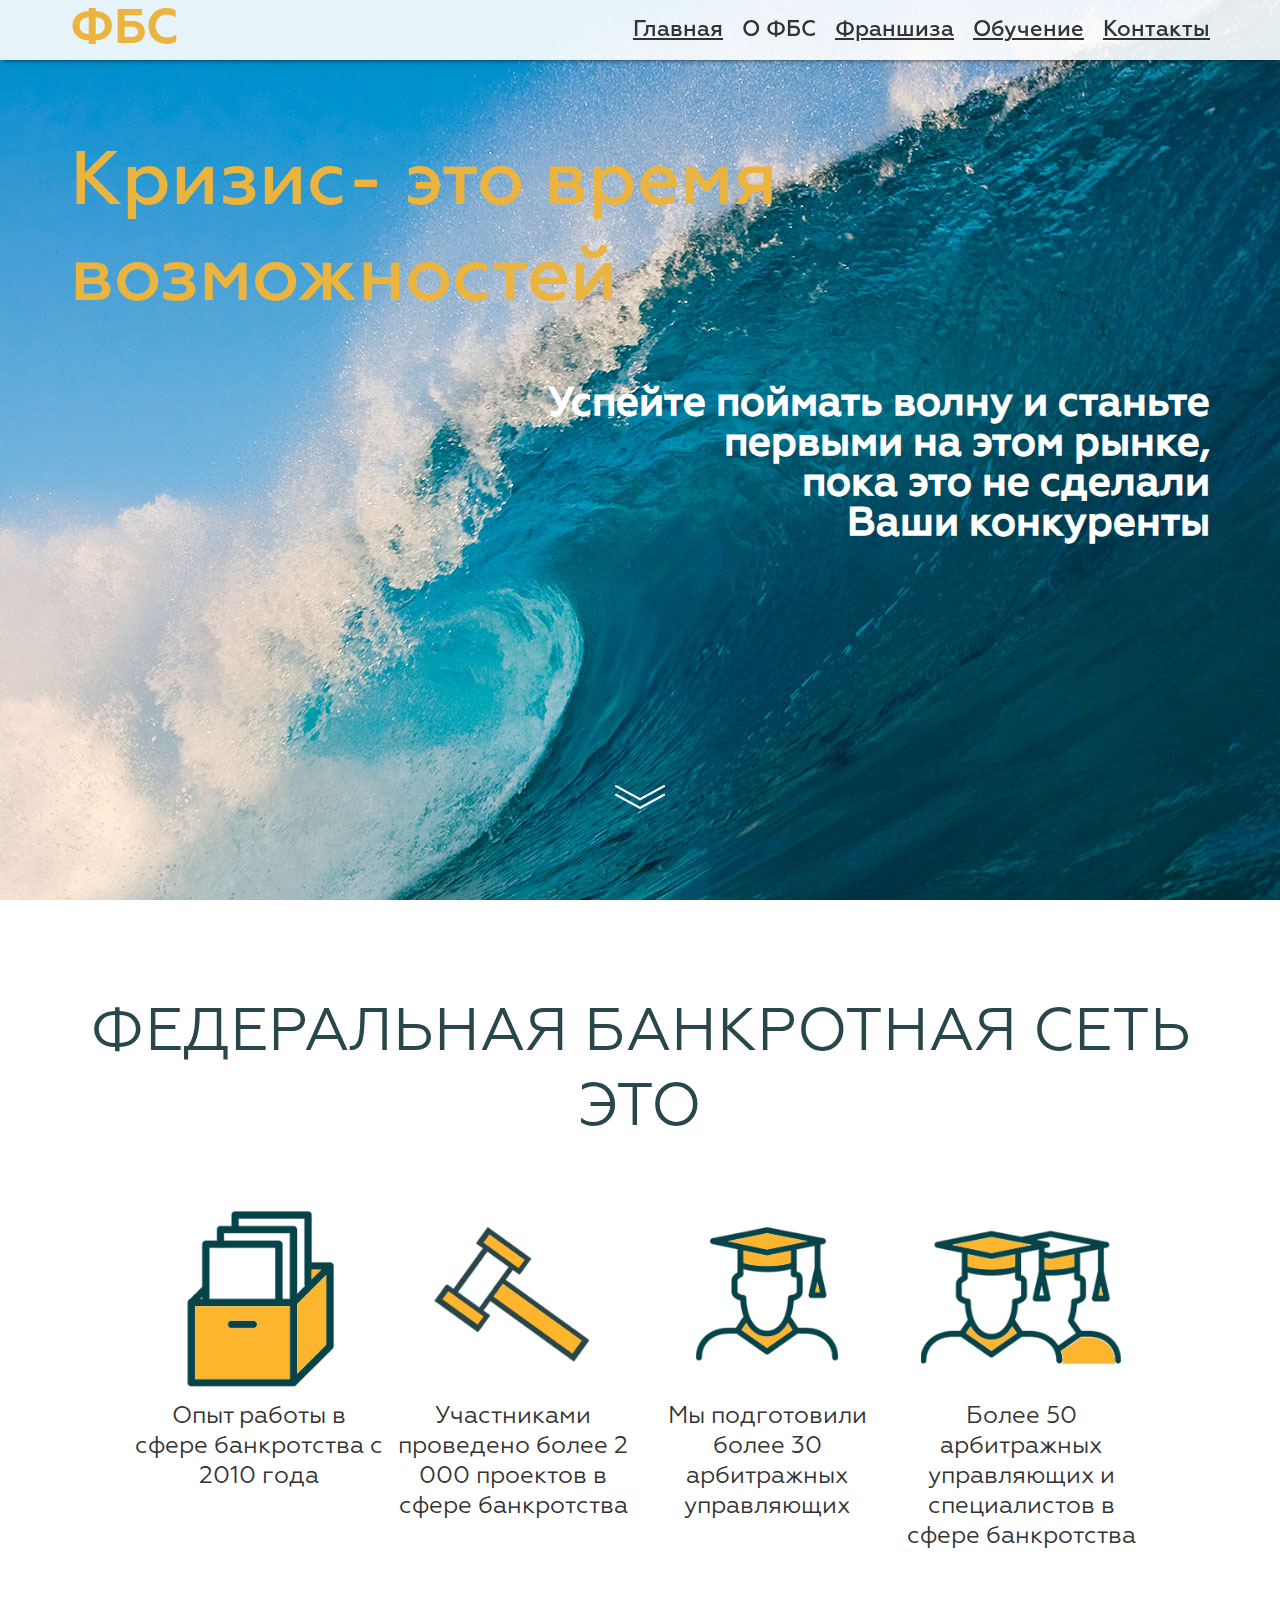
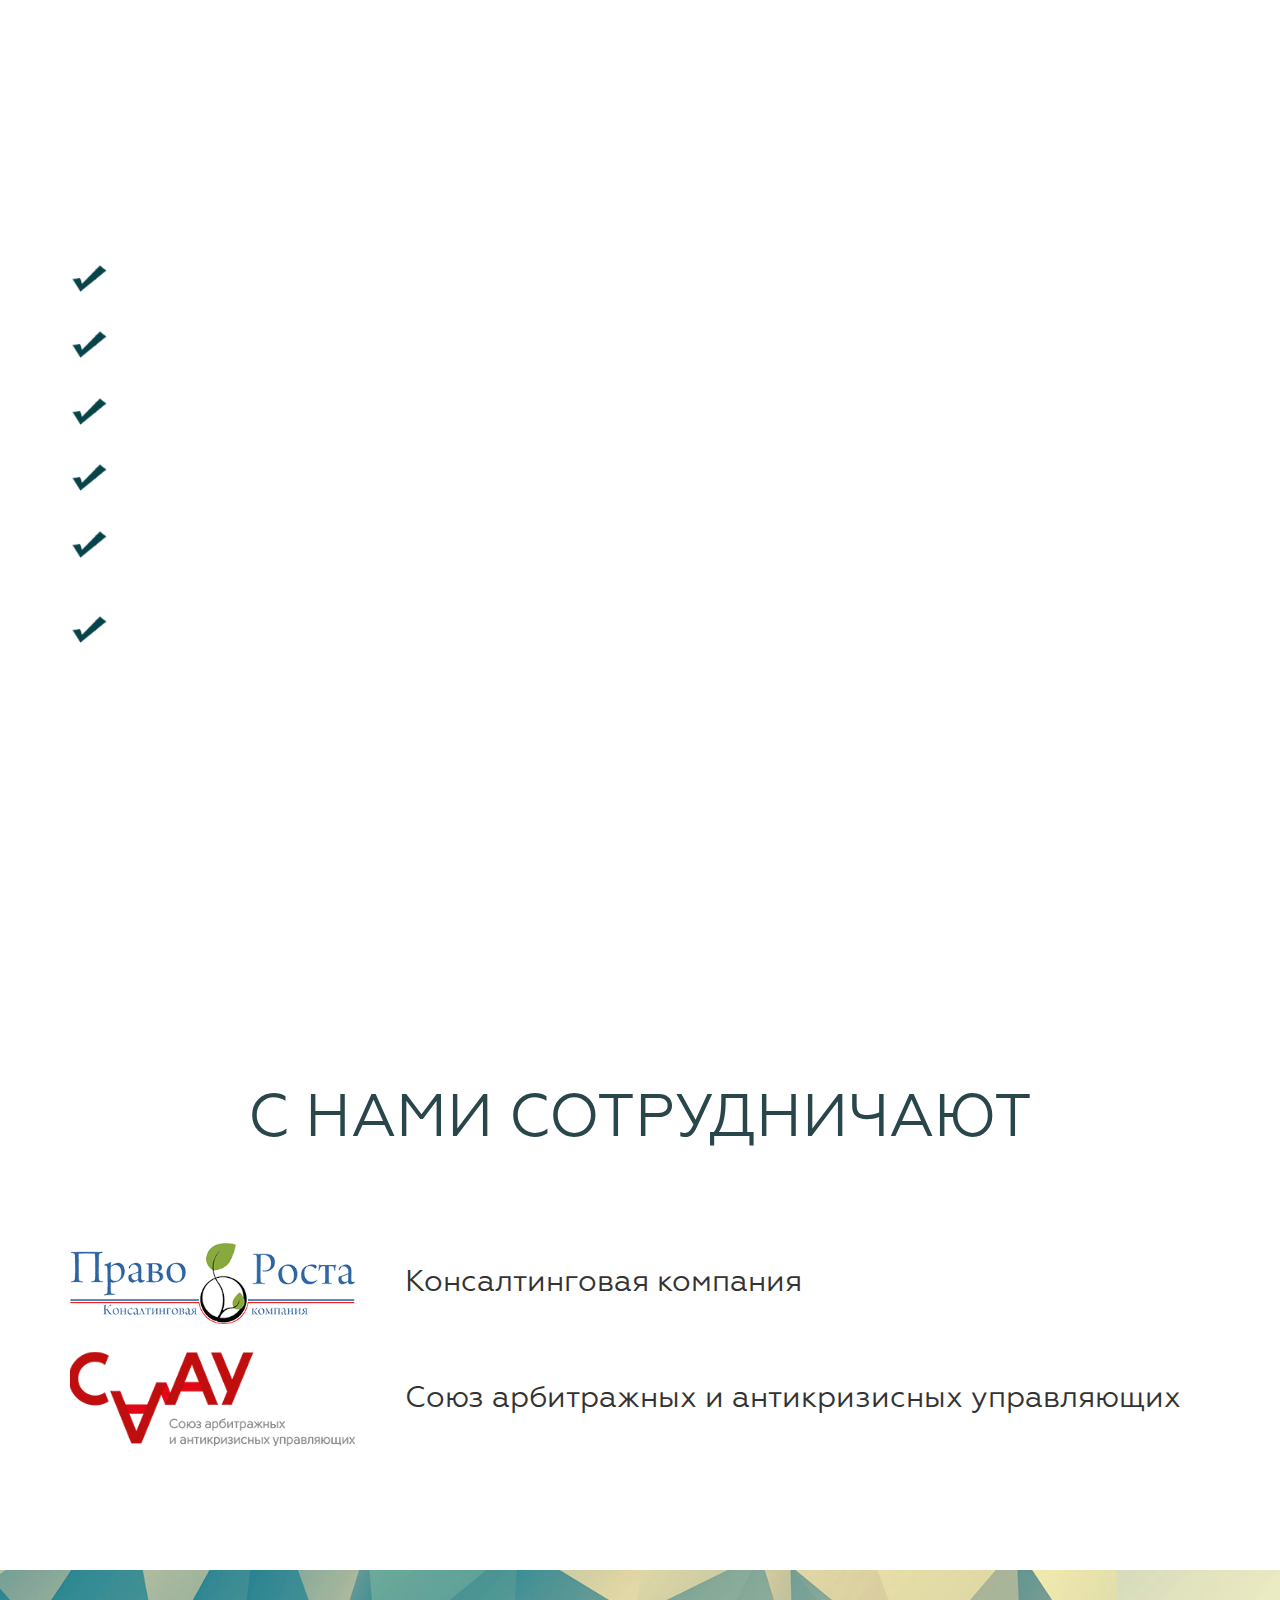
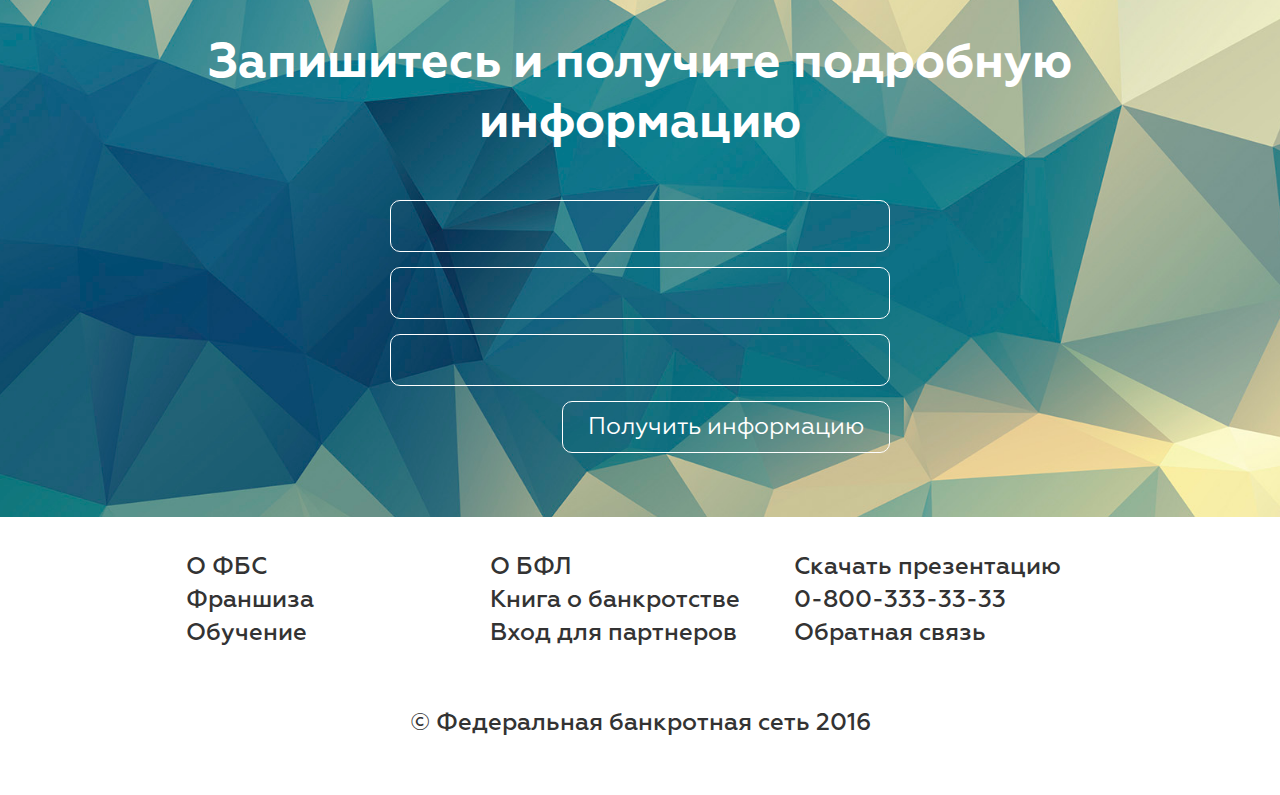
==== commit 65f4a50b: "v 0.7" ====
--- a/about-fbs.html
+++ b/about-fbs.html
@@ -171,13 +171,13 @@
             <li>
                 <div class="logo-partner logo-pr"></div>
                 <div class="text">
-                    -    Консалтинговая компания
+                    Консалтинговая компания
                 </div>
             </li>
             <li>
                 <div class="logo-partner logo-sa"></div>
                 <div class="text">
-                    -    Союз арбитражных и антикризисных управляющих
+                    Союз арбитражных и антикризисных управляющих
                 </div>
             </li>
 
--- a/css/custom-styles.css
+++ b/css/custom-styles.css
@@ -133,7 +133,7 @@
     width: 70%;
 }
 .block-top .title-long {
-    width: 80%;
+    width: 83%;
 }
 .block-top .text {
     font-family: "Geometria Medium", sans-serif;
@@ -187,7 +187,7 @@
 }
 .icon {
     width: 80%;
-    height: 190px;
+    padding-top: 76%;
     margin: 0 auto 3%;
 }
 .color-list li:nth-child(1) .icon-needs {background: url('../images/sprite-color.png') no-repeat -0.25% center;background-size: cover;}
@@ -264,7 +264,7 @@
     margin-top: 5%;
 }
 .for-whom ul li {
-    width: 45%;
+    width: 500px;
     margin: 5% 2% 0;
     vertical-align: top;
 }
@@ -273,7 +273,7 @@
 }
 .icon-for-whom {
     width: 50%;
-    height: 200px;
+    padding-top: 40%;
     margin: 0 auto;
 }
 .for-whom ul li:nth-child(1) .icon-for-whom {background: url('../images/sprite-black&white.png') no-repeat -0.7% center;background-size: cover;}
@@ -301,6 +301,7 @@
     -webkit-box-shadow: inset 0 -4px 8px -3px rgba(0,0,0,0.5), inset 0 5px 8px -3px rgba(0,0,0,0.5);
     -moz-box-shadow: inset 0 -4px 8px -3px rgba(0,0,0,0.5), inset 0 5px 8px -3px rgba(0,0,0,0.5);
     box-shadow: inset 0 -4px 8px -3px rgba(0,0,0,0.5), inset 0 5px 8px -3px rgba(0,0,0,0.5);
+    overflow-x: hidden;
 }
 .selling-info .block-content {
     position: relative;
@@ -455,7 +456,7 @@
 }
 .crisis ul li .text {
     display: inline-block;
-    width: 95%;
+    width: 90%;
     font-size: 30px;
     color: #ffffff;
     vertical-align: middle;
@@ -476,6 +477,8 @@
     margin-bottom: 2.5%;
 }
 .partners .text {
+    width: 70%;
+    margin-left: 4%;
     display: inline-block;
     vertical-align: middle;
     font-size: 30px;
@@ -611,6 +614,7 @@
     -webkit-box-shadow: inset 0 -4px 8px -3px rgba(0,0,0,0.5);
     -moz-box-shadow: inset 0 -4px 8px -3px rgba(0,0,0,0.5);
     box-shadow: inset 0 -4px 8px -3px rgba(0,0,0,0.5);
+    overflow-x: hidden;
 }
 .salary-size .block-content {
     position: relative;
@@ -633,6 +637,7 @@
     font-weight: 100;
 }
 .salary-size .text-1 {
+    width: 60%;
     font-size: 30px;
     margin-bottom: 2.5%;
 }
@@ -640,16 +645,21 @@
     font-size: 40px;
     color: #29464a;
 }
+.salary-size ul {
+    width: 60%;
+}
 .salary-size ul li {
     display: block;
     font-size: 24px;
 }
 .salary-size .text-2 {
+    width: 60%;
     font-size: 38px;
     color: #eab43e;
     margin:  4% 0 2.5%;
 }
 .salary-size .text-3 {
+    width: 60%;
     font-size: 24px;
     margin-bottom: 5%;
 }
@@ -667,7 +677,7 @@
 }
 .icon-business {
     width: 100%;
-    height: 250px;
+    padding-top: 73%;
     margin: 0 auto;
 }
 .how-your-business ul li:nth-child(1) .icon-business {background: url('../images/sprite-black&white.png') no-repeat 52% center;background-size: cover;}
@@ -868,9 +878,10 @@
 }
 .footer ul {
     display: inline-block;
-    width: 33%;
+    width: 300px;
     vertical-align: top;
     text-align: left;
+    margin-bottom: 5%;
 }
 .footer ul li {
     margin: 1% 0;
@@ -889,22 +900,135 @@
     font-family: "Geometria Medium", sans-serif;
     font-size: 24px;
     text-align: center;
-    padding: 5% 0;
+    padding-bottom: 5%;
 }
 /*    the end of the footer    */
 
 /*    media-queries    */
 @media (max-width: 1366px) {
-
+    .block-top .text {
+        margin-top: 5%;
+    }
+    .block-top .title-long {
+        line-height: 80px;
+    }
 }
 
 @media (max-width: 1180px) {
-    .block-content {
-
+    .block-top .title {
+        font-size: 52px;
+        line-height: 64px;
+    }
+    .block-top .text {
+        font-size: 36px;
+        line-height: 36px;
+        margin-top: 25%;
+    }
+    .title {
+        font-size: 50px;
+        line-height: 50px;
+    }
+    .form-field::-webkit-input-placeholder {color: #ffffff;}
+    .form-field::-moz-placeholder {color: #ffffff;}
+    .form-field:-moz-placeholder {color: #ffffff;}
+    .form-field:-ms-input-placeholder {color: #ffffff;}
+    .steps ul li {
+        width: 100%;
+        margin-left: 0!important;
+    }
+    .steps .icon {
+        width: 50px;
+        height: 50px;
+        font-size: 26px;
+        line-height: 50px;
+    }
+    .steps .text {
+        width: 90%;
+        margin-left: 15px;
+        font-size: 26px;
+        line-height: 28px;
+    }
+    .blue-block .text {
+        font-size: 32px;
+        line-height: 36px;
+    }
+    .services-accordion {
+        margin-top: 5%;
+        height: 550px;
+    }
+    .services-accordion li {
+        width: 60%!important;
+    }
+    .services-accordion .item-header .text {
+        font-size: 32px;
+        line-height: 36px;
+        width: 85%;
+    }
+    .item-header .marker-accordion {
+        width: 35px;
+        height: 35px;
+    }
+    .services-accordion .item-content {
+        font-size: 20px;
+    }
+    .for-whom ul li {
+        width: 350px;
+        margin: 5% 0.5% 0;
+    }
+    .for-whom .text {
+        font-size: 26px;
+        line-height: 26px;
+    }
+    .salary-size .sub-title {
+        font-size: 32px;
+    }
+    .salary-size .text-1 {
+        font-size: 24px;
+    }
+    .salary-size .mark {
+        font-size: 40px;
+        color: #29464a;
+    }
+    .salary-size ul li, .salary-size .text-3 {
+        font-size: 20px;
+    }
+    .salary-size .text-2 {
+        font-size: 32px;
+    }
+    .selling-info .text, .selling-info .selected-text {
+        font-size: 20px;
+    }
+}
+
+@media (max-width: 860px) {
+    .image-business-women {
+        display: none;
+    }
+    .salary-size .text-1, .salary-size .text-2, .salary-size .text-3, .salary-size ul  {
+        width: 100%;
+    }
+    .salary-size .text-2  {
+        font-size: 24px;
+    }
+    .salary-size .sub-title {
+        font-size: 24px;
+    }
+    .image-poor-man {display: none;}
+    .selling-info .text, .selling-info .selected-text {
+        width: 100%;
     }
 }
 
 @media (max-width: 768px) {
+    .block-top .title {
+        font-size: 48px;
+        line-height: 58px;
+    }
+    .block-top .text {
+        font-size: 28px;
+        line-height: 28px;
+        margin-top: 25%;
+    }
     nav {
         display: none;
         width: 100%;
@@ -942,5 +1066,245 @@
         background: url('../images/sprite-menu.png') no-repeat 120% center;
         background-size: cover;
     }
-
-}
+    .title, .crisis .title, .form-wrap .title {
+        font-size: 36px;
+        line-height: 40px;
+    }
+    .crisis ul li .text {
+        font-size: 18px;
+    }
+    .crisis .block-content>.text {
+        font-size: 24px;
+    }
+    .partners .text {
+        font-size: 22px;
+    }
+    .footer ul {
+        text-align: center;
+    }
+    .icon-contacts {
+        width: 60px;
+        height: 60px;
+        margin-right: 1%;
+    }
+    .contacts .text {
+        font-size: 26px;
+        line-height: 26px;
+    }
+    .steps .text {
+        width: 85%;
+        margin-left: 15px;
+        font-size: 22px;
+        line-height: 24px;
+    }
+    .blue-block .text {
+        font-size: 26px;
+        line-height: 32px;
+    }
+    .image-girl {
+        display: none;
+    }
+    .services-accordion {
+        margin-top: 5%;
+        height: auto;
+    }
+    .services-accordion li {
+        width: 100%!important;
+    }
+    .services-accordion .item-header .text {
+        font-size: 22px;
+        line-height: 30px;
+    }
+    .item-header .marker-accordion {
+        width: 25px;
+        height: 25px;
+    }
+    .services-accordion .item-content {
+        font-size: 18px;
+        margin-top: 10px;
+    }
+    .for-whom ul li {
+        margin: 5% 0.5%;
+    }
+    .easy-with-us ul li {
+        display: block;
+        margin: 10px auto;
+    }
+    .easy-with-us .icon-arrow {
+        background: url('../images/sprite-arrows.png') no-repeat right center;
+        background-size: cover;
+    }
+}
+
+@media (max-width: 540px) {
+    .block-top .title {
+        width: 100%;
+        font-size: 32px;
+        line-height: 40px;
+    }
+    .form-wrap .title {
+        font-size: 32px;
+    }
+    .block-top .text {
+        font-size: 20px;
+        line-height: 20px;
+        margin-top: 25%;
+    }
+    .icon-ok {
+        width: 25px;
+        padding-top: 18px;
+    }
+    .partners .logo-pr {
+        display: block;
+        width: 50%;
+        margin: 0 auto;
+        padding-top: 14.25%;
+    }
+    .partners .logo-sa {
+        display: block;
+        width: 50%;
+        margin: 0 auto;
+        padding-top: 16.38%;
+    }
+    .partners .text {
+        width: 100%;
+        text-align: center;
+        margin: 10px 0 30px;
+    }
+    .form-wrap form {
+        width: 300px;
+    }
+    .form-field {
+        font-size: 18px;
+        padding: 2% 0 2% 5%;
+        -webkit-border-radius: 5px;
+        -moz-border-radius: 5px;
+        border-radius: 5px;
+    }
+    .form-submit {
+        font-size: 18px;
+        -webkit-border-radius: 5px;
+        -moz-border-radius: 5px;
+        border-radius: 5px;
+    }
+    .form-field::-webkit-input-placeholder {font-size: 18px;}
+    .form-field::-moz-placeholder {font-size: 18px;}
+    .form-field:-moz-placeholder {font-size: 18px;}
+    .form-field:-ms-input-placeholder {font-size: 18px;}
+    .footer ul li, .footer ul li a, .copyrights {
+        font-size: 18px;
+    }
+    .icon-contacts {
+        display: block;
+        width: 100px;
+        height: 100px;
+        margin: 0 auto;
+    }
+    .contacts .text {
+        display: block;
+        width: 100%;
+        text-align: center;
+        margin: 10px 0 30px;
+        font-size: 26px;
+        line-height: 26px;
+    }
+    .steps .icon {
+        width: 40px;
+        height: 40px;
+        font-size: 24px;
+        line-height: 40px;
+    }
+    .steps .text {
+        width: 80%;
+        margin-left: 15px;
+        font-size: 18px;
+        line-height: 20px;
+    }
+    .blue-block .text {
+        font-size: 20px;
+        line-height: 24px;
+    }
+    .services-accordion {
+        margin-top: 5%;
+    }
+    .services-accordion .item-header .text {
+        font-size: 18px;
+        line-height: 22px;
+    }
+    .item-header .marker-accordion {
+        width: 20px;
+        height: 20px;
+    }
+    .services-accordion .item-content {
+        font-size: 16px;
+    }
+    .for-whom .text {
+        font-size: 20px;
+        line-height: 22px;
+    }
+    .salary-size {
+        padding: 25px 0;
+        box-shadow: none;
+    }
+    .salary-size .sub-title {
+        margin-left: 0;
+    }
+    .salary-size .text-1, .salary-size .text-2, .salary-size .text-3, .salary-size ul li {
+        font-size: 20px;
+    }
+    .how-your-business ul li {
+        width: 300px;
+        margin-bottom: 50px;
+    }
+    .our-tasks ul li {
+        width: 300px;
+        margin: 30px auto;
+    }
+    .our-tasks ul li .text {
+        font-size: 20px;
+        line-height: 22px;
+    }
+    .questions-accordion .item-header .text {
+        width: 85%;
+        font-size: 18px;
+    }
+    .questions-accordion .item-content {
+        font-size: 16px;
+    }
+}
+
+@media (max-width: 360px) {
+
+    .block-top .text {
+        font-size: 18px;
+        line-height: 20px;
+        margin-top: 30%;
+    }
+    .title, .crisis .title, .form-wrap .title {
+        font-size: 28px;
+        line-height: 34px;
+    }
+    .crisis ul li .text {
+        width: 85%;
+        font-size: 16px;
+    }
+    .crisis .block-content>.text {
+        font-size: 20px;
+    }
+    .services-accordion li {
+        margin-bottom: 20px;
+    }
+    .for-whom ul li {
+        width: 300px;
+    }
+    .start-cost, .introduction-cost {
+        padding: 30px 0;
+    }
+    .start-cost .business-packages>li, .introduction-cost .business-packages>li {
+        width: 300px;
+    }
+    .introduction-cost .title {
+        line-height: 32px;
+    }
+
+}
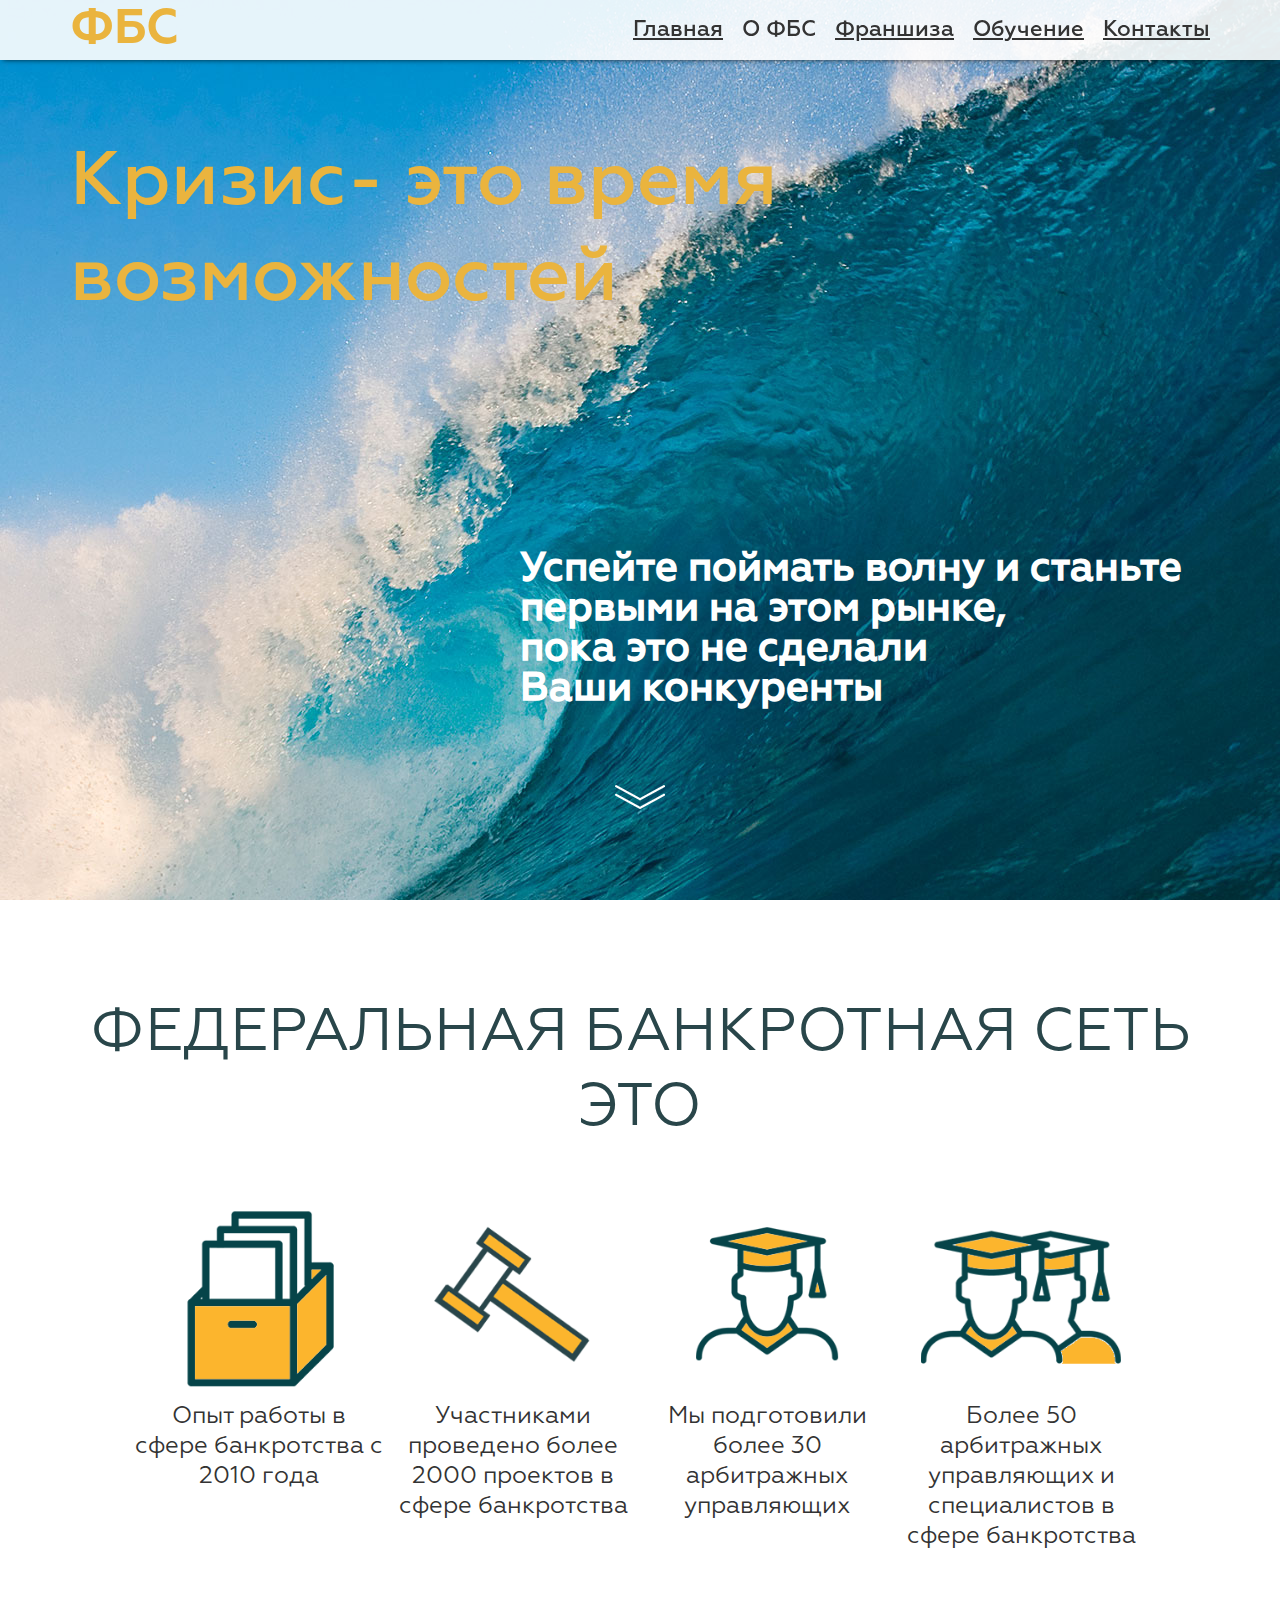
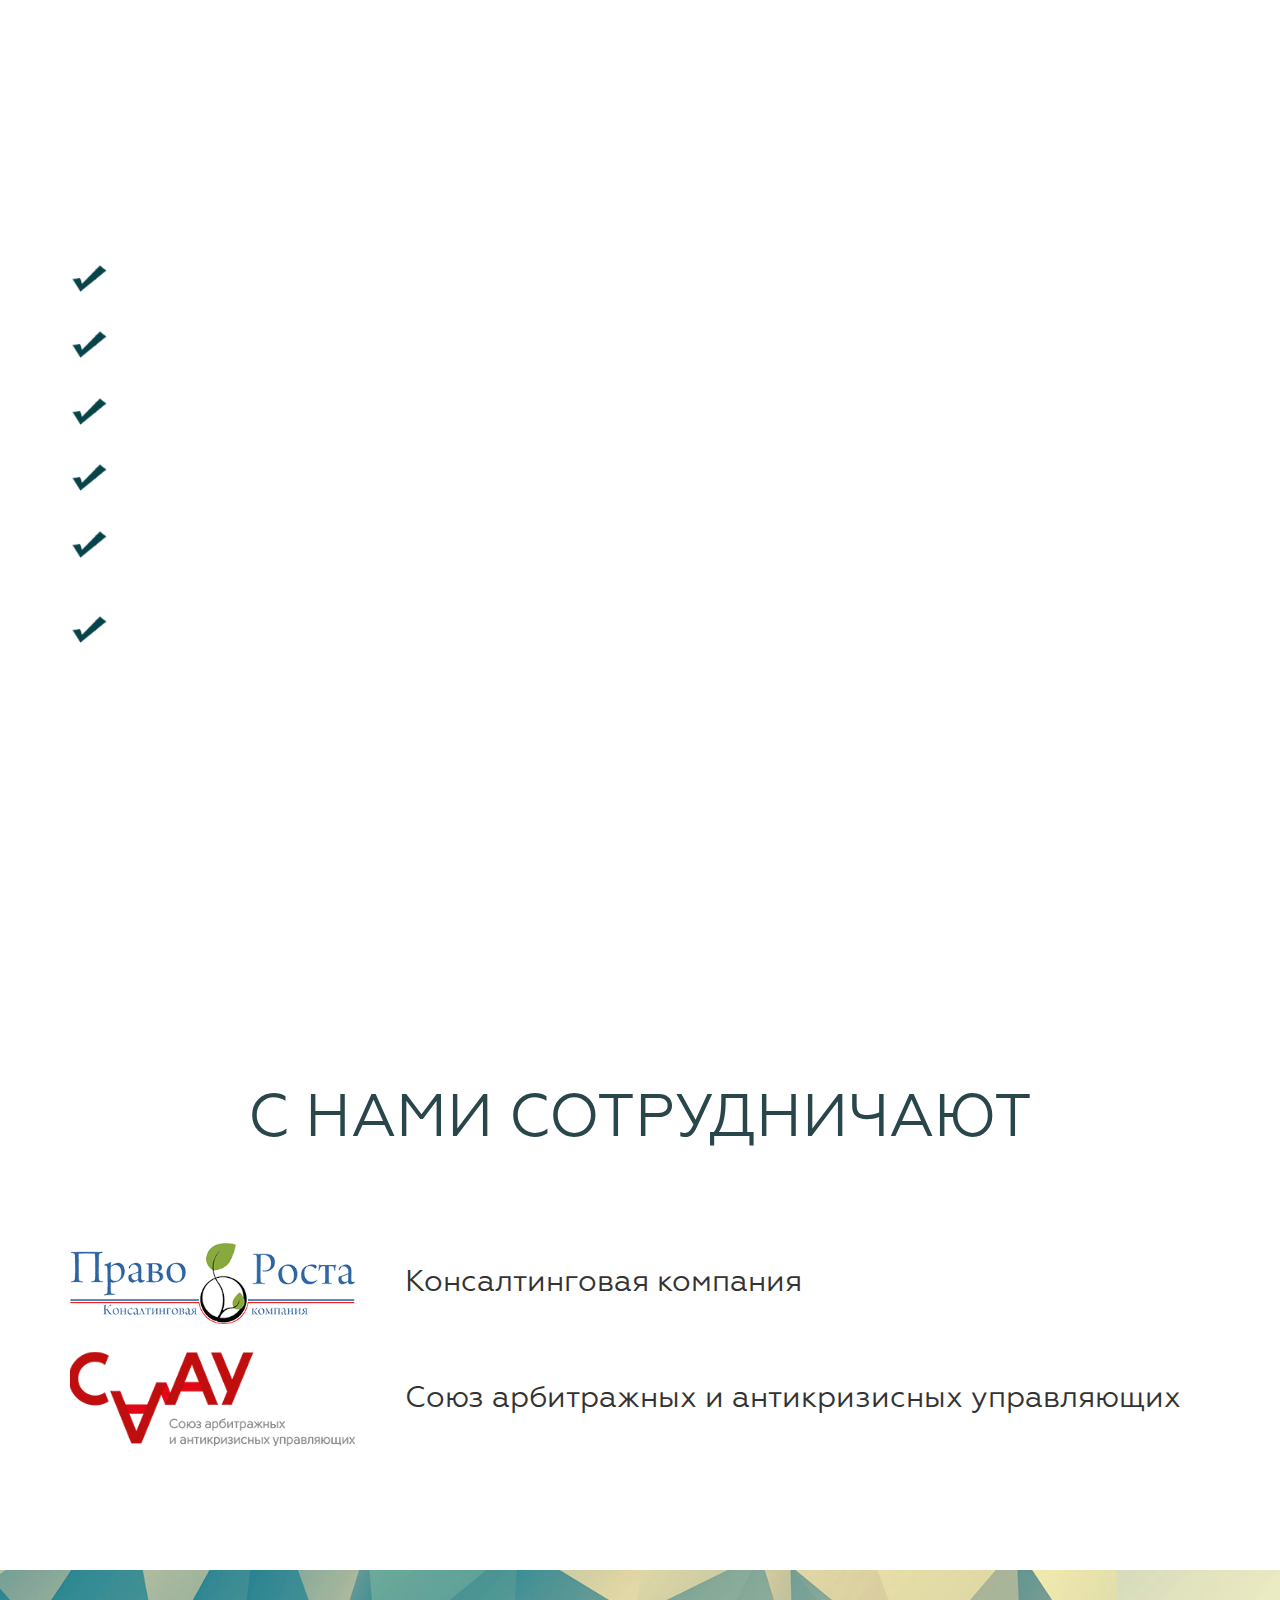
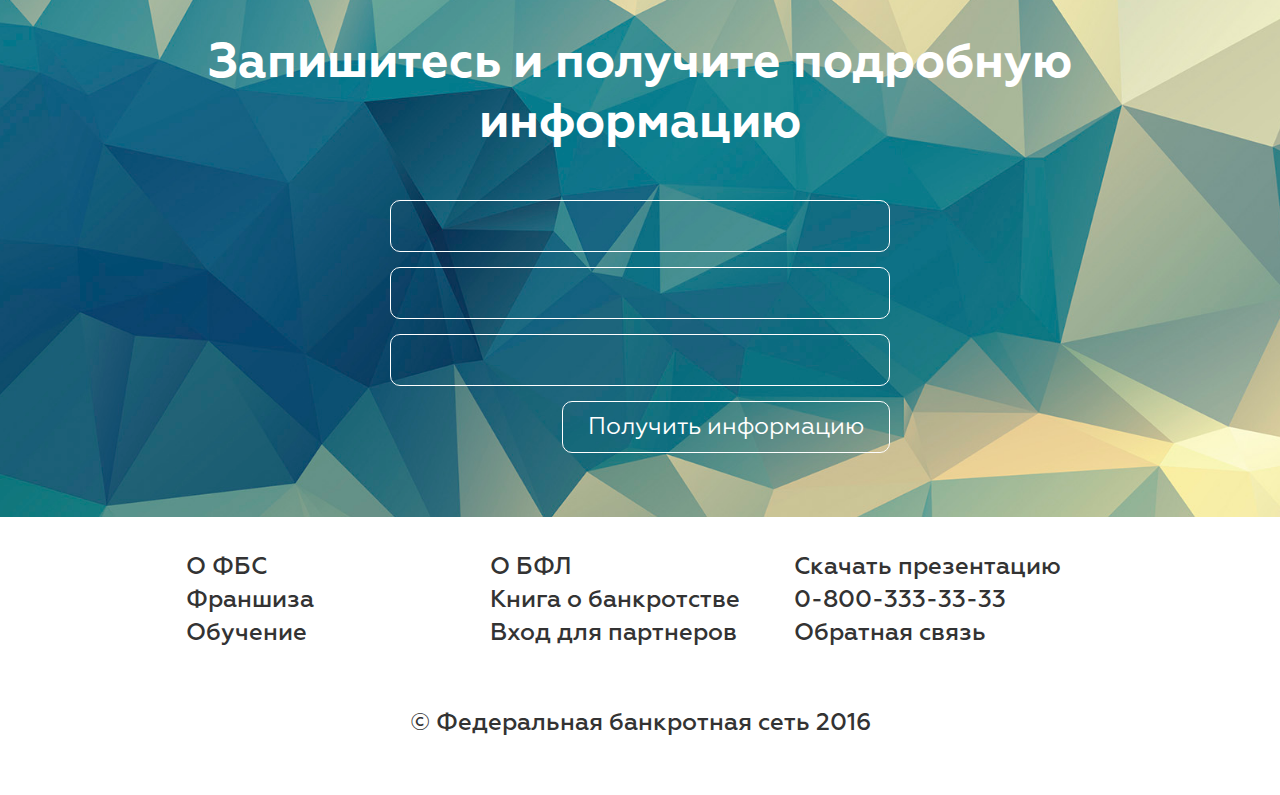
==== commit fc13eb7f: "v 0.8" ====
--- a/about-fbs.html
+++ b/about-fbs.html
@@ -72,7 +72,7 @@
                 <div class="text">
                     Участниками
                     проведено более
-                    2 000 проектов
+                    2000 проектов
                     в сфере банкротства
                 </div>
             </li>
--- a/css/custom-styles.css
+++ b/css/custom-styles.css
@@ -114,6 +114,8 @@
     background-size: cover;
 }
 .block-top .block-content {
+    width: 100%;
+    height: 85%;
     position: absolute;
     top: 15%;
     left: 0;
@@ -140,8 +142,9 @@
     font-size: 40px;
     color: #ffffff;
     line-height: 40px;
-    text-align: right;
-    margin-top: 15%;
+    position: absolute;
+    bottom: 25%;
+    right: 2.5%;
 }
 .marker-scroll {
     position: absolute;
@@ -523,23 +526,26 @@
 }
 .image-man-with-board {
     position: absolute;
-    left: -5%;
+    left: 0;
     bottom: 0;
-    background: url('../images/man-with-board.jpg') no-repeat center;
-    background-size: cover;
-    width: 110%;
-    padding-top: 66%;
+    background: url('../images/man-with-board.jpg') no-repeat left bottom;
+    background-size: auto 80%;
+    width: 100%;
+    height: 100%;
     z-index: -1;
 }
 .you-will-get .title, .you-will-get ul {
     position: relative;
     z-index: 1;
 }
-.you-will-get .title {
-    font-size: 52px;
+.you-will-get {
+    text-align: right;
 }
 .you-will-get ul {
-    margin-top: 30%;
+    display: inline-block;
+    margin-top: 10%;
+    width: 70%;
+    text-align: left;
 }
 .you-will-get ul li {
     display: block;
@@ -562,7 +568,7 @@
     line-height: 44px;
     vertical-align: top;
     color: #eab43e;
-    width: 70%;
+    width: 85%;
 }
 .quote .text {
     font-family: "Geometria Italic", sans-serif;
@@ -587,6 +593,7 @@
     display: inline-block;
     width: 60px;
     height: 60px;
+    padding-top: 0;
     font-size: 32px;
     line-height: 60px;
     color: #eab43e;
@@ -906,9 +913,6 @@
 
 /*    media-queries    */
 @media (max-width: 1366px) {
-    .block-top .text {
-        margin-top: 5%;
-    }
     .block-top .title-long {
         line-height: 80px;
     }
@@ -922,7 +926,6 @@
     .block-top .text {
         font-size: 36px;
         line-height: 36px;
-        margin-top: 25%;
     }
     .title {
         font-size: 50px;
@@ -998,6 +1001,13 @@
     .selling-info .text, .selling-info .selected-text {
         font-size: 20px;
     }
+    .you-will-get .text {
+        font-size: 24px;
+        line-height: 28px;
+    }
+    .icon-ok {
+        bottom: 0;
+    }
 }
 
 @media (max-width: 860px) {
@@ -1013,8 +1023,11 @@
     .salary-size .sub-title {
         font-size: 24px;
     }
-    .image-poor-man {display: none;}
+    .image-poor-man, .image-man-with-board {display: none;}
     .selling-info .text, .selling-info .selected-text {
+        width: 100%;
+    }
+    .you-will-get ul {
         width: 100%;
     }
 }
@@ -1027,7 +1040,6 @@
     .block-top .text {
         font-size: 28px;
         line-height: 28px;
-        margin-top: 25%;
     }
     nav {
         display: none;
@@ -1134,6 +1146,9 @@
         background: url('../images/sprite-arrows.png') no-repeat right center;
         background-size: cover;
     }
+    .if-you, .our-services, .for-whom {
+        padding: 30px 0;
+    }
 }
 
 @media (max-width: 540px) {
@@ -1148,7 +1163,6 @@
     .block-top .text {
         font-size: 20px;
         line-height: 20px;
-        margin-top: 25%;
     }
     .icon-ok {
         width: 25px;
@@ -1271,6 +1285,12 @@
     .questions-accordion .item-content {
         font-size: 16px;
     }
+    .icon-ok {
+        bottom: -5px;
+    }
+    .you-will-get .text {
+        font-size: 18px;
+    }
 }
 
 @media (max-width: 360px) {
@@ -1278,7 +1298,6 @@
     .block-top .text {
         font-size: 18px;
         line-height: 20px;
-        margin-top: 30%;
     }
     .title, .crisis .title, .form-wrap .title {
         font-size: 28px;
